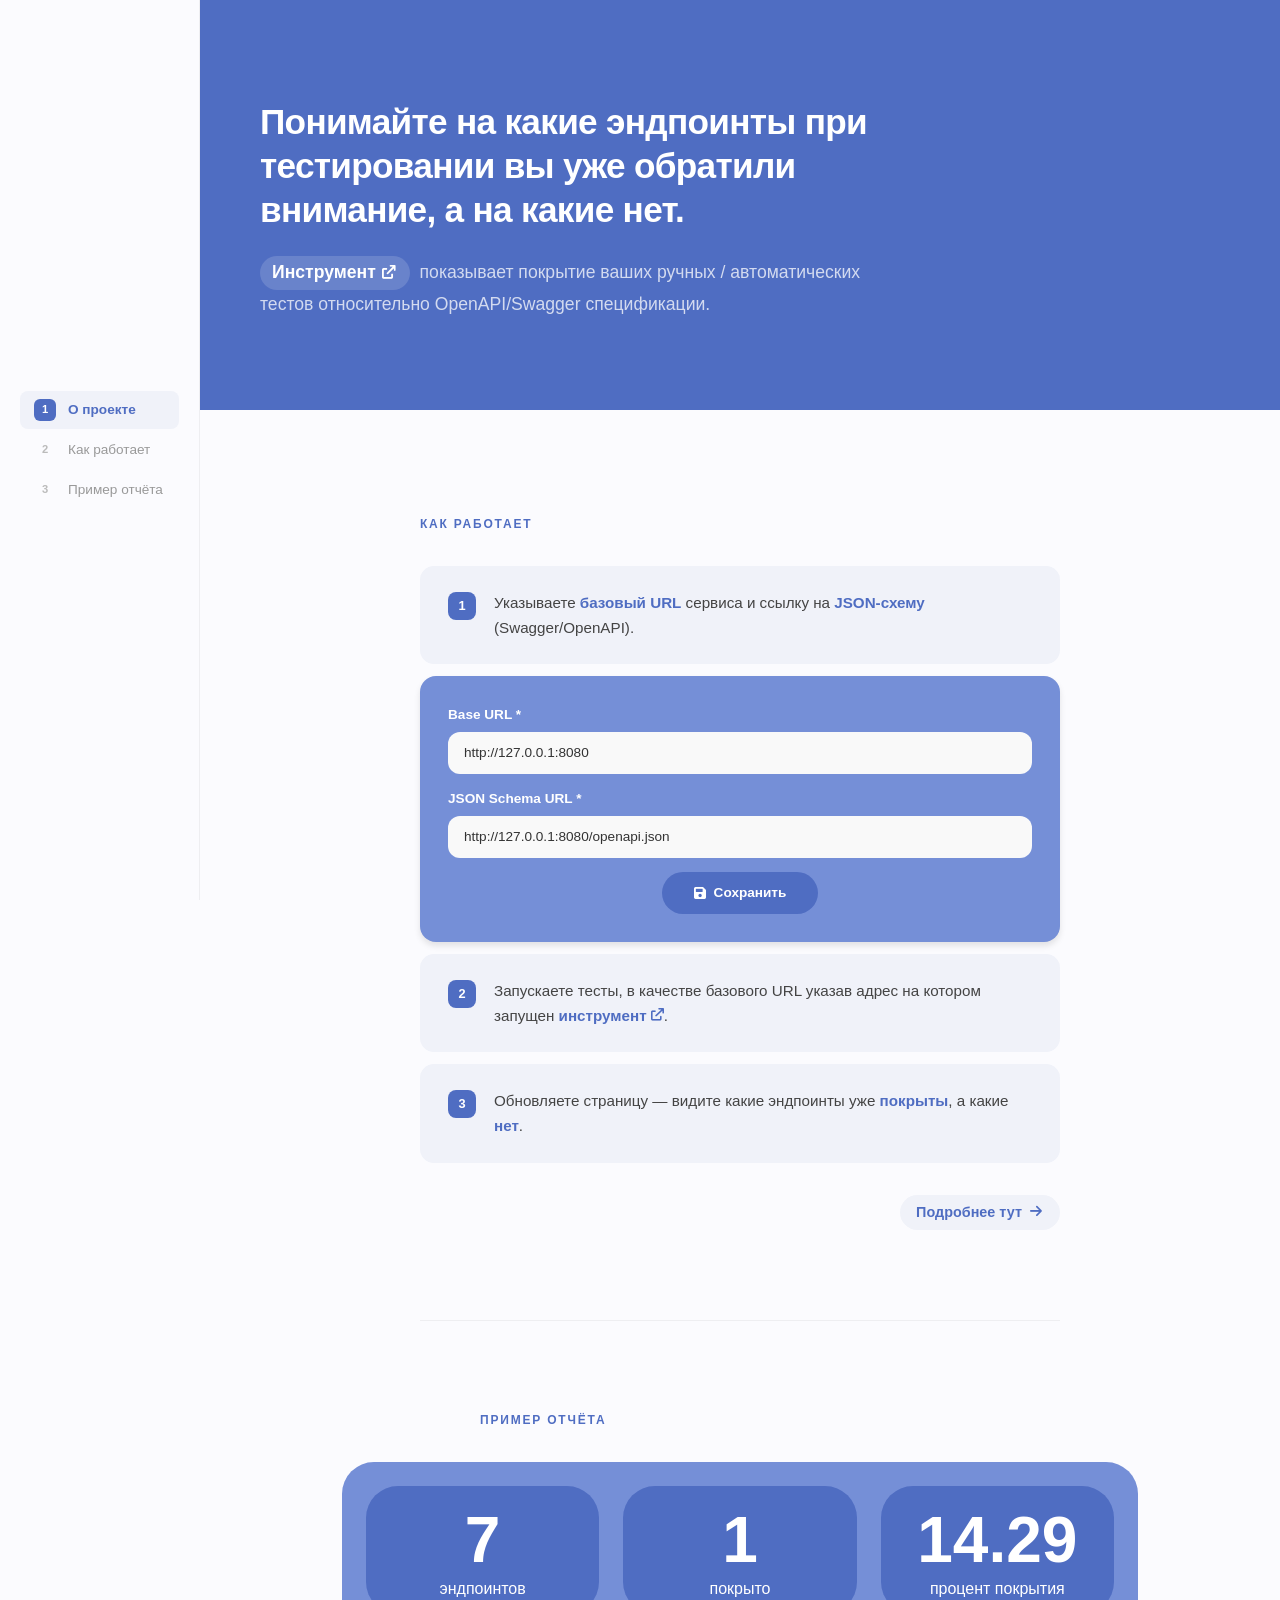
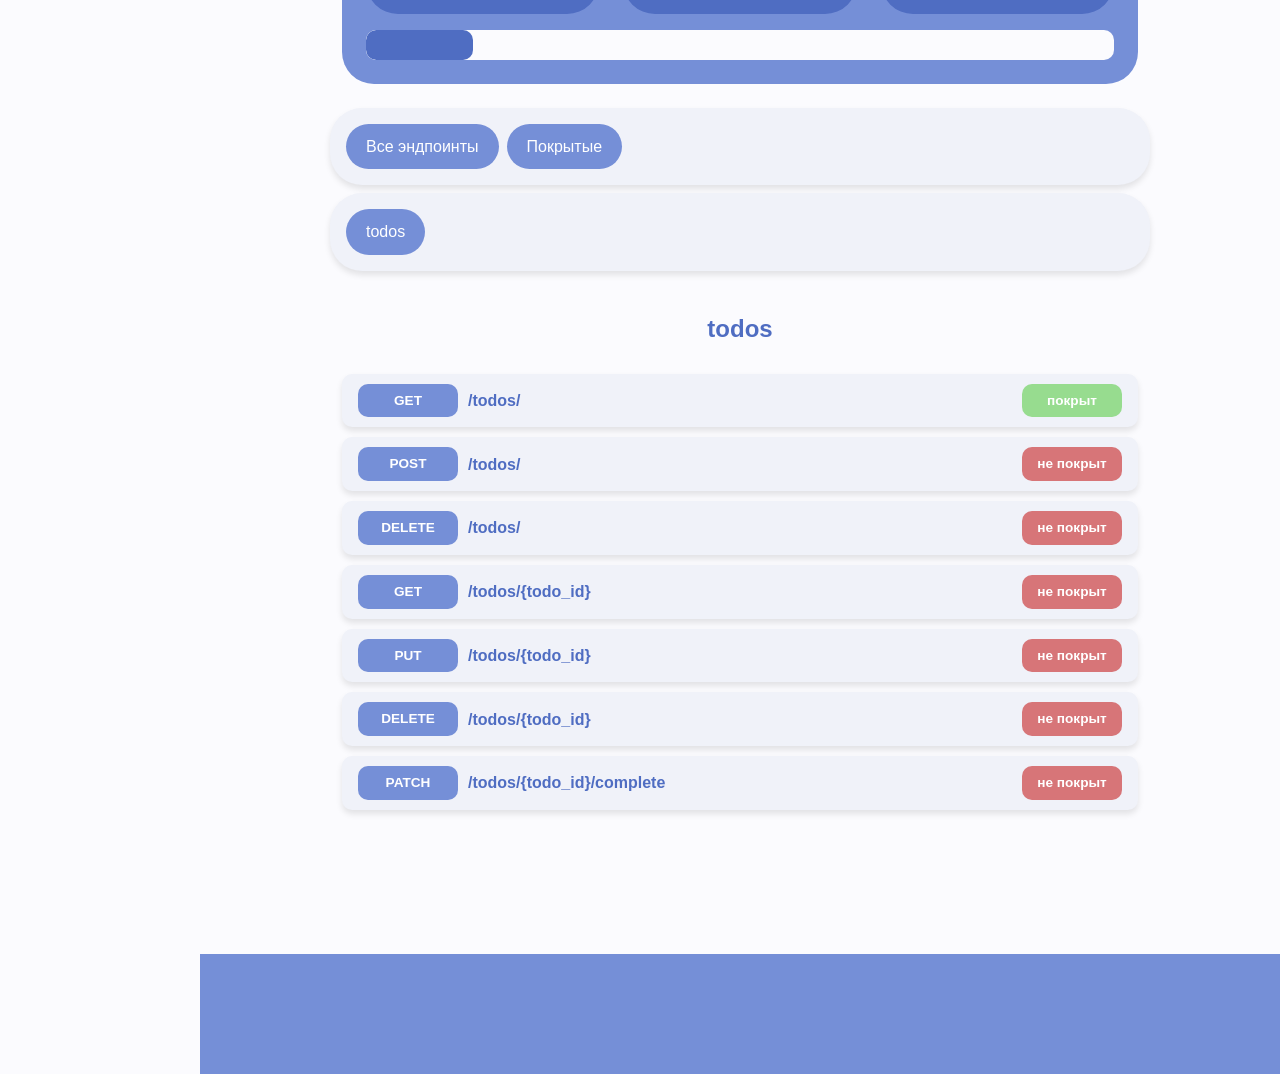
==== index.html @ d019b5eb "prompt: update landing" ====
<!DOCTYPE html>
<html lang="ru">
<head>
<meta charset="UTF-8">
<meta name="viewport" content="width=device-width, initial-scale=1.0">
<title>API Coverage By Swagger</title>
<link href="https://cdn.jsdelivr.net/npm/bootstrap@5.3.0/dist/css/bootstrap.min.css" rel="stylesheet">
<link href="https://cdnjs.cloudflare.com/ajax/libs/font-awesome/6.0.0-beta3/css/all.min.css" rel="stylesheet">

<style>
:root {
    --primary-color: #4F6DC2;
    --secondary-color: #758FD7;
    --success-color: #97DC8F;
    --danger-color: #D77578;
    --card-bg: #F0F2F9;
    --all-bg: #FBFBFE;
    --progress-bg: #FBFBFE;
    --shadow: 0 4px 6px rgba(0, 0, 0, 0.1);
}

*, *::before, *::after { box-sizing: border-box; }

html {
    scroll-behavior: smooth;
    scroll-padding-top: 2rem;
}

body {
    background-color: var(--all-bg);
    font-family: -apple-system, BlinkMacSystemFont, 'Segoe UI', Arial, Helvetica, sans-serif;
    margin: 0;
    color: #333;
    line-height: 1.6;
    -webkit-font-smoothing: antialiased;
}

/* ── Layout ── */
.layout {
    display: flex;
    min-height: 100vh;
}

/* ── Sidebar ── */
.sidebar {
    position: fixed;
    top: 0;
    left: 0;
    width: 200px;
    height: 100vh;
    z-index: 100;
    background-color: var(--all-bg);
    border-right: 1px solid rgba(0,0,0,0.05);
    display: flex;
    flex-direction: column;
    justify-content: center;
    padding: 40px 20px;
}

.sidebar nav {
    display: flex;
    flex-direction: column;
    gap: 2px;
}

.sidebar a {
    display: flex;
    align-items: center;
    gap: 12px;
    text-decoration: none;
    color: #999;
    font-size: 0.85rem;
    padding: 8px 14px;
    border-radius: 8px;
    transition: color 0.2s, background-color 0.2s;
}

.sidebar a .num {
    display: inline-flex;
    align-items: center;
    justify-content: center;
    width: 22px;
    height: 22px;
    border-radius: 6px;
    font-size: 0.7rem;
    font-weight: 700;
    background-color: transparent;
    color: #bbb;
    transition: background-color 0.2s, color 0.2s;
}

.sidebar a:hover {
    color: var(--primary-color);
    background-color: var(--card-bg);
}

.sidebar a:hover .num {
    color: var(--primary-color);
}

.sidebar a.active {
    color: var(--primary-color);
    font-weight: 600;
    background-color: var(--card-bg);
}

.sidebar a.active .num {
    background-color: var(--primary-color);
    color: #fff;
}

/* ── Mobile Header ── */
.mobile-header {
    display: none;
    position: sticky;
    top: 0;
    z-index: 100;
    background-color: var(--all-bg);
    border-bottom: 1px solid rgba(0,0,0,0.05);
    padding: 12px 16px;
}

.mobile-header nav {
    display: flex;
    gap: 6px;
    overflow-x: auto;
    scrollbar-width: none;
    -ms-overflow-style: none;
}

.mobile-header nav::-webkit-scrollbar { display: none; }

.mobile-header a {
    flex-shrink: 0;
    text-decoration: none;
    color: #999;
    font-size: 0.82rem;
    font-weight: 600;
    padding: 8px 18px;
    border-radius: 100px;
    background-color: var(--card-bg);
    white-space: nowrap;
    transition: background-color 0.2s, color 0.2s;
}

.mobile-header a:hover,
.mobile-header a.active {
    color: #fff;
    background-color: var(--primary-color);
}

/* ── Main Content ── */
.main-content {
    flex: 1;
    margin-left: 200px;
}

.section {
    scroll-margin-top: 60px;
}

/* ── Hero (full width inside main) ── */
.hero {
    background-color: var(--primary-color);
    padding: 100px 60px 90px;
}

.hero-inner {
    max-width: 640px;
}

.hero h1 {
    font-size: 2.2rem;
    font-weight: 800;
    color: #fff;
    letter-spacing: -0.02em;
    line-height: 1.25;
    margin: 0 0 24px;
}

.hero p {
    font-size: 1.1rem;
    color: rgba(255,255,255,0.75);
    line-height: 1.7;
    margin: 0;
}

.hero-link {
    display: inline-flex;
    align-items: center;
    gap: 6px;
    color: #fff;
    font-weight: 700;
    text-decoration: none;
    padding: 2px 14px 2px 12px;
    border-radius: 100px;
    background-color: rgba(255,255,255,0.15);
    transition: background-color 0.2s;
    white-space: nowrap;
}

.hero-link:hover {
    background-color: rgba(255,255,255,0.25);
}

.hero-link i {
    font-size: 0.85rem;
}

/* ── Constrained content sections ── */
.constrained {
    max-width: 640px;
    margin-left: auto;
    margin-right: auto;
    padding-left: 60px;
    padding-right: 60px;
}

/* ─── How It Works ─── */
.how-section {
    padding: 100px 0 90px;
}

.section-label {
    display: inline-block;
    font-size: 0.75rem;
    font-weight: 700;
    text-transform: uppercase;
    letter-spacing: 0.15em;
    color: var(--primary-color);
    margin-bottom: 32px;
}

.steps {
    display: flex;
    flex-direction: column;
    gap: 12px;
}

.step {
    display: flex;
    align-items: flex-start;
    gap: 18px;
    padding: 24px 28px;
    background-color: var(--card-bg);
    border-radius: 14px;
}



.step-num {
    display: inline-flex;
    align-items: center;
    justify-content: center;
    width: 28px;
    height: 28px;
    border-radius: 8px;
    background-color: var(--primary-color);
    color: #fff;
    font-size: 0.8rem;
    font-weight: 700;
    flex-shrink: 0;
    margin-top: 2px;
}

.step-text {
    flex: 1;
    font-size: 0.95rem;
    color: #444;
    line-height: 1.65;
}

.step-text strong {
    color: var(--primary-color);
}

/* ─── Report Section ─── */
.report-section {
    padding: 90px 0 0;
    background-color: var(--all-bg);
}

.report-section .section-label {
    padding-left: 60px;
    padding-right: 60px;
    max-width: 640px;
    margin-left: auto;
    margin-right: auto;
    display: block;
}

.report-demo {
    margin-top: 32px;
}

.report-demo .container-md {
    max-width: 820px;
}

.report-demo .bg-card {
    background-color: var(--card-bg);
    border-radius: 10px;
    box-shadow: var(--shadow);
}

.report-demo .text-primary {
    color: var(--primary-color) !important;
}

.report-demo .bg-primary {
    background-color: var(--primary-color) !important;
}

.report-demo .bg-secondary {
    background-color: var(--secondary-color) !important;
}

.report-demo .bg-danger {
    background-color: var(--danger-color) !important;
    border-color: var(--danger-color) !important;
}

.report-demo .progress {
    height: 30px;
    background-color: var(--progress-bg);
    border-radius: 10px;
    overflow: hidden;
}

.report-demo .progress-bar {
    background-color: var(--primary-color);
    border-radius: 10px;
    transition: width 0.5s ease;
}

.report-demo .text-block {
    display: flex;
    flex-direction: column;
    justify-content: center;
    align-items: center;
    text-align: center;
    padding: 20px;
    height: 100%;
}

.report-demo .text-block span {
    display: block;
    line-height: 1.2;
}

.report-demo .text-block .large-text {
    font-size: 64px;
    font-weight: bold;
}

.report-demo .text-block .medium-text {
    font-size: 24px;
    font-weight: bold;
}

.report-demo .text-block .small-text {
    font-size: 16px;
}

.report-demo .btn-filter {
    border: none;
    cursor: pointer;
    padding: 10px 20px;
    font-size: 16px;
    border-radius: 100px;
    color: white;
    background-color: var(--secondary-color);
    transition: background-color 0.2s;
}

.report-demo .btn-filter:hover {
    background-color: var(--primary-color);
}

.report-demo .endpoint {
    display: grid;
    grid-template-columns: 100px 1fr 100px;
    gap: 10px;
    align-items: center;
    padding: 10px 16px;
    margin: 10px 0;
    border-radius: 10px;
    background-color: var(--card-bg);
    box-shadow: var(--shadow);
}

.report-demo .endpoint .method,
.report-demo .endpoint .status {
    text-align: center;
    padding: 6px 12px;
    border-radius: 10px;
    color: white;
    font-weight: 600;
    font-size: 0.85rem;
}

.report-demo .endpoint .method {
    background-color: var(--secondary-color);
}

.report-demo .endpoint .path {
    color: var(--primary-color);
    font-weight: bold;
    white-space: nowrap;
    overflow-x: auto;
    scrollbar-width: none;
    -ms-overflow-style: none;
}

.report-demo .endpoint .path::-webkit-scrollbar {
    display: none;
}

.report-demo .endpoint .status {
    background-color: var(--danger-color);
}

.report-demo .endpoint .status.covered {
    background-color: var(--success-color);
}

/* ── GitHub link ── */
.gh-link {
    display: inline-flex;
    align-items: center;
    gap: 8px;
    color: var(--primary-color);
    font-weight: 600;
    text-decoration: none;
    padding: 6px 18px 6px 16px;
    border-radius: 100px;
    background-color: var(--card-bg);
    font-size: 0.9rem;
    transition: background-color 0.2s;
}

.gh-link:hover {
    background-color: #e0e4f0;
}

.gh-link i {
    font-size: 0.85rem;
}

.gh-link-sm {
    display: inline-flex;
    align-items: center;
    gap: 4px;
    color: var(--primary-color);
    font-weight: 700;
    text-decoration: none;
    font-size: 0.95rem;
    transition: opacity 0.2s;
}

.gh-link-sm:hover {
    opacity: 0.7;
}

.gh-link-sm i {
    font-size: 0.8rem;
}

/* ── Form block ── */
.form-block {
    background-color: var(--secondary-color);
    border-radius: 16px;
    padding: 28px;
    box-shadow: var(--shadow);
}

.form-block label {
    color: #fff;
    font-weight: 700;
    font-size: 0.85rem;
    margin-bottom: 6px;
    display: block;
}

.form-block .form-group {
    margin-bottom: 14px;
}

.form-block .form-group:last-of-type {
    margin-bottom: 16px;
}

.form-block .form-control {
    color: #333;
    background-color: #f9f9f9;
    border: none;
    border-radius: 12px;
    padding: 11px 16px;
    font-size: 0.85rem;
    width: 100%;
    cursor: default;
}

.form-block .btn-save {
    display: inline-flex;
    align-items: center;
    gap: 8px;
    border: none;
    cursor: default;
    padding: 10px 32px;
    font-size: 0.85rem;
    font-weight: 600;
    border-radius: 100px;
    color: white;
    background-color: var(--primary-color);
}

.form-block .form-footer {
    text-align: center;
    margin-top: 4px;
}

.form-block .loader {
    display: none;
    width: 28px;
    height: 28px;
    border: 3px solid rgba(255, 255, 255, 0.3);
    border-top-color: #fff;
    border-radius: 50%;
    animation: spin 0.7s linear infinite;
    margin: 16px auto 0;
}

@keyframes spin {
    0% { transform: rotate(0deg); }
    100% { transform: rotate(360deg); }
}

/* ── Separator ── */
.section-sep {
    height: 1px;
    background-color: rgba(0,0,0,0.05);
    max-width: 640px;
    margin: 0 auto;
}

/* ── Footer ── */
.site-footer {
    margin-top: 120px;
    height: 120px;
    background-color: var(--secondary-color);
}

@media (max-width: 960px) {
    .site-footer {
        margin-top: 80px;
        height: 80px;
    }
}

@media (max-width: 576px) {
    .site-footer {
        margin-top: 60px;
        height: 60px;
    }
}

/* ── Responsive ── */
@media (max-width: 960px) {
    .sidebar { display: none; }
    .mobile-header { display: block; }
    .main-content { margin-left: 0; }
    .hero { padding: 60px 32px 56px; }
    .hero h1 { font-size: 1.8rem; }
    .hero p { font-size: 1rem; }
    .constrained {
        max-width: 100%;
        padding-left: 32px;
        padding-right: 32px;
    }
    .how-section { padding: 64px 0 56px; }
    .report-section { padding: 56px 0 0; }
    .report-section .section-label {
        padding-left: 32px;
        padding-right: 32px;
    }
    .report-demo .container-md {
        max-width: 100%;
        padding-left: 16px;
        padding-right: 16px;
    }
}

@media (max-width: 576px) {
    .hero { padding: 48px 24px 44px; }
    .hero h1 { font-size: 1.5rem; }
    .hero p { font-size: 0.9rem; }
    .constrained { padding-left: 24px; padding-right: 24px; }
    .how-section { padding: 48px 0 40px; }
    .report-section { padding: 40px 0 0; }
    .step { padding: 18px 20px; }
    .form-block { padding: 20px; }
    .form-block .form-control { font-size: 0.82rem; padding: 10px 14px; }
    .form-block .btn-save { padding: 8px 24px; font-size: 0.82rem; }
    .report-section .section-label {
        padding-left: 24px;
        padding-right: 24px;
    }
    .report-demo .container-md {
        padding-left: 8px;
        padding-right: 8px;
    }
    .report-demo .text-block .large-text { font-size: 48px; }
    .report-demo .text-block .small-text { font-size: 14px; }
    .report-demo .endpoint { grid-template-columns: 1fr; text-align: center; }
    .report-demo .endpoint .path { white-space: nowrap; }
}

@media (max-width: 400px) {
    .report-demo .text-block .large-text { font-size: 36px; }
    .report-demo .text-block .small-text { font-size: 13px; }
}
</style>
</head>
<body>

<div class="mobile-header">
    <nav>
        <a href="#about" class="active">О проекте</a>
        <a href="#how">Как работает</a>
        <a href="#report">Пример отчёта</a>
    </nav>
</div>

<div class="layout">

    <aside class="sidebar">
        <nav>
            <a href="#about" class="active">
                <span class="num">1</span>
                О проекте
            </a>
            <a href="#how">
                <span class="num">2</span>
                Как работает
            </a>
            <a href="#report">
                <span class="num">3</span>
                Пример отчёта
            </a>
        </nav>
    </aside>

    <div class="main-content">

        <!-- ─── Hero ─── -->
        <section id="about" class="section hero">
            <div class="hero-inner">
                <h1>Понимайте на какие эндпоинты при тестировании вы уже обратили внимание, а на какие нет.</h1>
                <p>
                    <a href="https://github.com/victoretc/api-coverage-by-swagger" class="hero-link" target="_blank">
                        Инструмент <i class="fas fa-arrow-up-right-from-square"></i>
                    </a>
                    &nbsp;показывает покрытие ваших ручных / автоматических тестов относительно OpenAPI/Swagger спецификации.
                </p>
            </div>
        </section>

        <!-- ─── How It Works ─── -->
        <section id="how" class="section how-section constrained">
            <span class="section-label">Как работает</span>
            <div class="steps">
                <div class="step">
                    <span class="step-num">1</span>
                    <div class="step-text">
                        Указываете <strong>базовый URL</strong> сервиса и ссылку на <strong>JSON-схему</strong> (Swagger/OpenAPI).
                    </div>
                </div>

                <div class="form-block">
                    <div class="form-group">
                        <label for="demo-base-url">Base URL *</label>
                        <input class="form-control" id="demo-base-url" type="text" value="http://127.0.0.1:8080" readonly>
                    </div>
                    <div class="form-group">
                        <label for="demo-swagger-url">JSON Schema URL *</label>
                        <input class="form-control" id="demo-swagger-url" type="text" value="http://127.0.0.1:8080/openapi.json" readonly>
                    </div>
                    <div class="form-footer">
                        <button class="btn-save" disabled><i class="fas fa-save"></i> Сохранить</button>
                    </div>
                    <div class="loader"></div>
                </div>

                <div class="step">
                    <span class="step-num">2</span>
                    <div class="step-text">
                        Запускаете тесты, в качестве базового URL указав адрес на котором запущен
                        <a href="https://github.com/victoretc/api-coverage-by-swagger" class="gh-link-sm" target="_blank">
                            инструмент <i class="fas fa-arrow-up-right-from-square"></i>
                        </a>.
                    </div>
                </div>
                <div class="step">
                    <span class="step-num">3</span>
                    <div class="step-text">
                        Обновляете страницу — видите какие эндпоинты уже <strong>покрыты</strong>, а какие <strong>нет</strong>.
                    </div>
                </div>
                <div style="margin-top: 20px; text-align: right;">
                    <a href="https://github.com/victoretc/api-coverage-by-swagger" class="gh-link" target="_blank">
                        Подробнее тут <i class="fas fa-arrow-right"></i>
                    </a>
                </div>
            </div>
        </section>

        <!-- ─── Separator ─── -->
        <div class="section-sep constrained"></div>

        <!-- ─── Report ─── -->
        <section id="report" class="section report-section">
            <span class="section-label">Пример отчёта</span>
            <div class="report-demo">
                <div class="container-md">
                    <div class="row mt-4">
                        <div class="col-md">
                            <div class="bg-secondary rounded-5 p-4">
                                <div class="row row-cols-1 row-cols-md-3 g-4 mb-3">
                                    <div class="col">
                                        <div class="bg-primary rounded-5 text-block text-white p-3 text-center">
                                            <span class="large-text d-block">7</span>
                                            <span class="small-text">эндпоинтов</span>
                                        </div>
                                    </div>
                                    <div class="col">
                                        <div class="bg-primary rounded-5 text-block text-white p-3 text-center">
                                            <span class="large-text d-block">1</span>
                                            <span class="small-text">покрыто</span>
                                        </div>
                                    </div>
                                    <div class="col">
                                        <div class="bg-primary rounded-5 text-block text-white p-3 text-center">
                                            <span class="large-text d-block">14.29</span>
                                            <span class="small-text">процент покрытия</span>
                                        </div>
                                    </div>
                                </div>
                                <div class="row">
                                    <div class="col">
                                        <div class="progress">
                                            <div class="progress-bar" role="progressbar" style="width: 14.29%;" aria-valuenow="14.29" aria-valuemin="0" aria-valuemax="100"></div>
                                        </div>
                                    </div>
                                </div>
                            </div>

                            <div class="row rounded-5 mt-4 text-white bg-card p-3" style="gap: 0.5rem;">
                                <button class="col-auto btn-filter" onclick="filterEndpoints('all')">Все эндпоинты</button>
                                <button class="col-auto btn-filter" onclick="filterEndpoints('covered')">Покрытые</button>
                            </div>

                            <div class="row rounded-5 mt-2 text-white bg-card p-3 d-flex flex-wrap" style="gap: 0.75rem;">
                                <button class="col-auto btn-filter" onclick="filterEndpoints('todos')">todos</button>
                            </div>

                            <div id="endpoints-container" class="mt-4 mb-4">
                                <div class="tag-group mt-3" data-tag="todos">
                                    <div class="text-block text-primary">
                                        <span class="medium-text">todos</span>
                                    </div>
                                    <div class="endpoint" data-tag="todos" data-covered="true">
                                        <div class="method">GET</div>
                                        <div class="path">/todos/</div>
                                        <div class="status covered">покрыт</div>
                                    </div>
                                    <div class="endpoint" data-tag="todos" data-covered="false">
                                        <div class="method">POST</div>
                                        <div class="path">/todos/</div>
                                        <div class="status">не покрыт</div>
                                    </div>
                                    <div class="endpoint" data-tag="todos" data-covered="false">
                                        <div class="method">DELETE</div>
                                        <div class="path">/todos/</div>
                                        <div class="status">не покрыт</div>
                                    </div>
                                    <div class="endpoint" data-tag="todos" data-covered="false">
                                        <div class="method">GET</div>
                                        <div class="path">/todos/{todo_id}</div>
                                        <div class="status">не покрыт</div>
                                    </div>
                                    <div class="endpoint" data-tag="todos" data-covered="false">
                                        <div class="method">PUT</div>
                                        <div class="path">/todos/{todo_id}</div>
                                        <div class="status">не покрыт</div>
                                    </div>
                                    <div class="endpoint" data-tag="todos" data-covered="false">
                                        <div class="method">DELETE</div>
                                        <div class="path">/todos/{todo_id}</div>
                                        <div class="status">не покрыт</div>
                                    </div>
                                    <div class="endpoint" data-tag="todos" data-covered="false">
                                        <div class="method">PATCH</div>
                                        <div class="path">/todos/{todo_id}/complete</div>
                                        <div class="status">не покрыт</div>
                                    </div>
                                </div>
                            </div>

                            <div id="no-results-message" class="bg-danger rounded-5 p-3 text-white text-center" style="display: none;">
                                Нет результатов по вашему запросу.
                            </div>
                        </div>
                    </div>
                </div>
            </div>
        </section>

        <footer class="site-footer"></footer>

    </div>
</div>

<script>
function filterEndpoints(tag) {
    var tagGroups = document.querySelectorAll('.report-demo .tag-group');
    var noResultsMessage = document.querySelector('.report-demo #no-results-message');
    var hasVisibleResults = false;

    tagGroups.forEach(function (group) {
        var groupEndpoints = group.querySelectorAll('.endpoint');
        var groupHasVisibleEndpoints = false;

        groupEndpoints.forEach(function (endpoint) {
            var isCovered = endpoint.getAttribute('data-covered') === 'true';
            var endpointTag = endpoint.getAttribute('data-tag');
            var visible = false;

            if (tag === 'all') {
                visible = true;
            } else if (tag === 'covered') {
                visible = isCovered;
            } else {
                visible = endpointTag === tag;
            }

            endpoint.style.display = visible ? 'grid' : 'none';

            if (visible) {
                groupHasVisibleEndpoints = true;
            }
        });

        group.style.display = groupHasVisibleEndpoints ? 'block' : 'none';

        if (groupHasVisibleEndpoints) {
            hasVisibleResults = true;
        }
    });

    noResultsMessage.style.display = hasVisibleResults ? 'none' : 'block';
}

(function () {
    var sections = document.querySelectorAll('.section');
    var links = document.querySelectorAll('.sidebar a, .mobile-header a');

    function updateActive() {
        var current = '';
        sections.forEach(function (s) {
            var top = s.getBoundingClientRect().top;
            if (top <= 180) current = s.id;
        });
        links.forEach(function (a) {
            if (a.getAttribute('href') === '#' + current) {
                a.classList.add('active');
            } else {
                a.classList.remove('active');
            }
        });
    }

    window.addEventListener('scroll', updateActive);
    updateActive();
})();
</script>

</body>
</html>
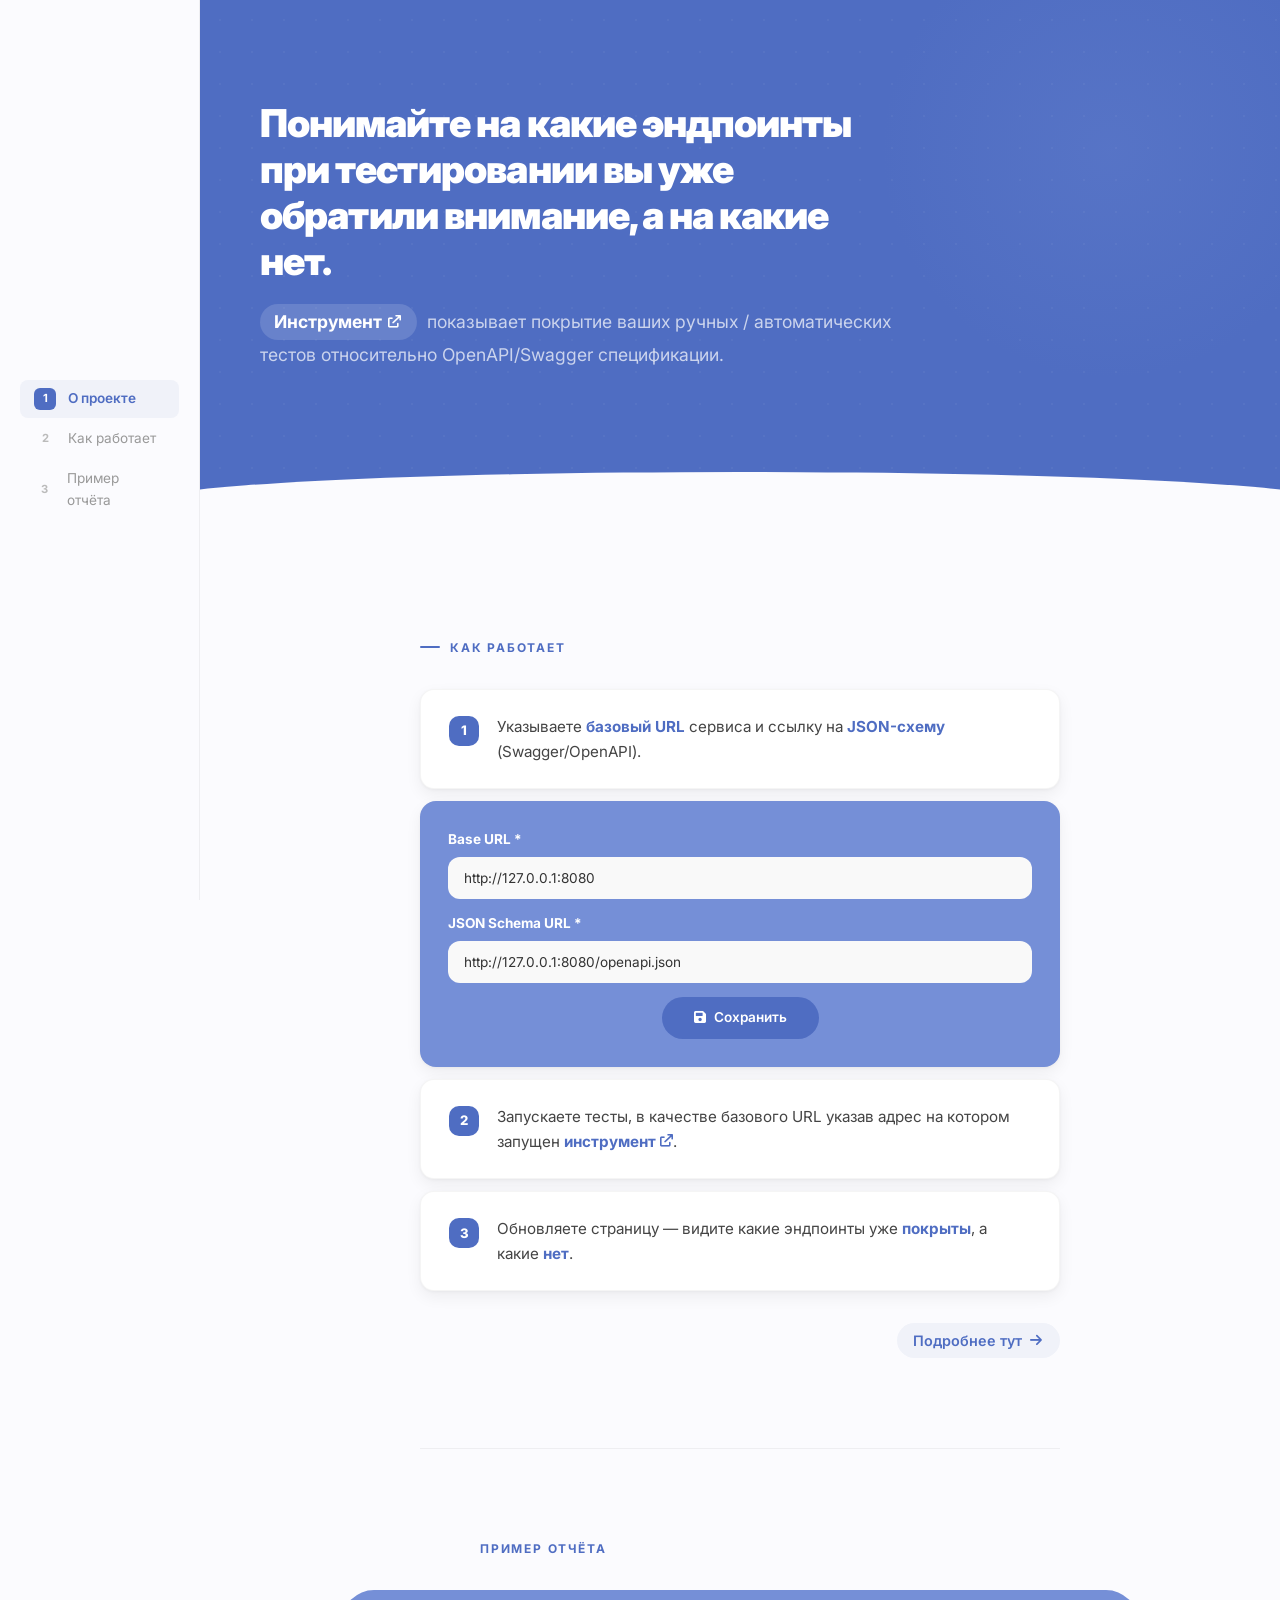
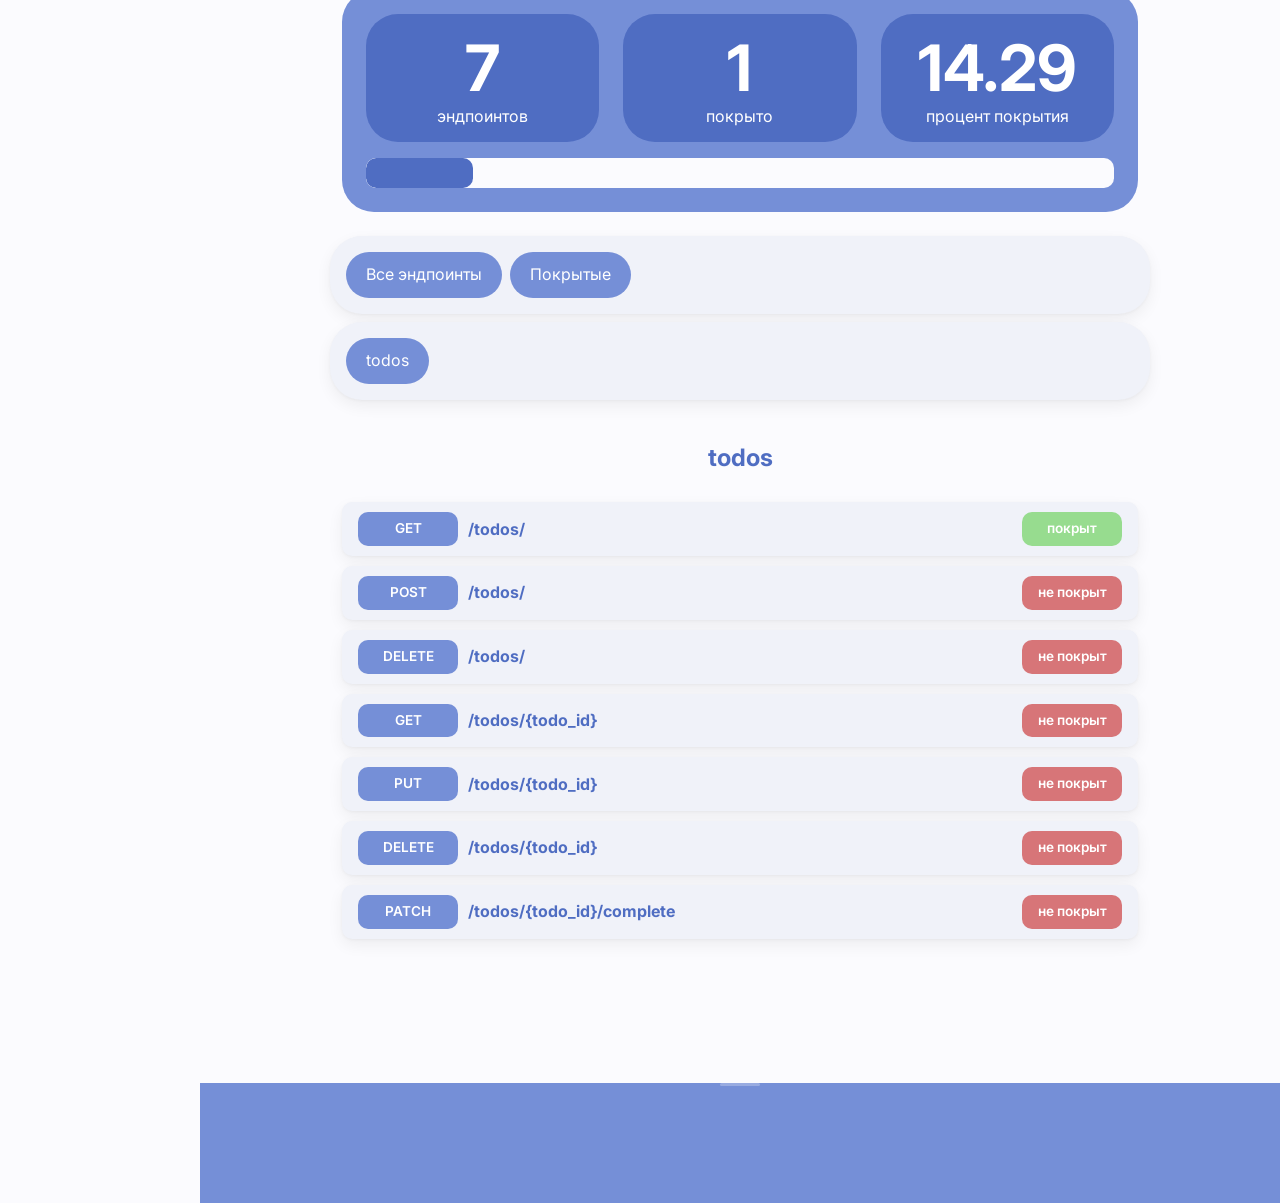
==== commit cacd4491: "prompt: update landing" ====
--- a/index.html
+++ b/index.html
@@ -4,6 +4,8 @@
 <meta charset="UTF-8">
 <meta name="viewport" content="width=device-width, initial-scale=1.0">
 <title>API Coverage By Swagger</title>
+<link rel="preconnect" href="https://fonts.googleapis.com">
+<link href="https://fonts.googleapis.com/css2?family=Inter:wght@400;500;600;700;800;900&display=swap" rel="stylesheet">
 <link href="https://cdn.jsdelivr.net/npm/bootstrap@5.3.0/dist/css/bootstrap.min.css" rel="stylesheet">
 <link href="https://cdnjs.cloudflare.com/ajax/libs/font-awesome/6.0.0-beta3/css/all.min.css" rel="stylesheet">
 
@@ -16,7 +18,7 @@
     --card-bg: #F0F2F9;
     --all-bg: #FBFBFE;
     --progress-bg: #FBFBFE;
-    --shadow: 0 4px 6px rgba(0, 0, 0, 0.1);
+    --shadow: 0 1px 3px rgba(0,0,0,0.04), 0 6px 16px rgba(0,0,0,0.06);
 }
 
 *, *::before, *::after { box-sizing: border-box; }
@@ -28,11 +30,12 @@
 
 body {
     background-color: var(--all-bg);
-    font-family: -apple-system, BlinkMacSystemFont, 'Segoe UI', Arial, Helvetica, sans-serif;
+    font-family: Inter, -apple-system, BlinkMacSystemFont, 'Segoe UI', Arial, sans-serif;
     margin: 0;
-    color: #333;
+    color: #1a1a2e;
     line-height: 1.6;
     -webkit-font-smoothing: antialiased;
+    -moz-osx-font-smoothing: grayscale;
 }
 
 /* ── Layout ── */
@@ -162,25 +165,60 @@
 /* ── Hero (full width inside main) ── */
 .hero {
     background-color: var(--primary-color);
-    padding: 100px 60px 90px;
+    padding: 100px 60px 160px;
+    position: relative;
+    overflow: hidden;
+}
+
+.hero::before {
+    content: '';
+    position: absolute;
+    width: 500px;
+    height: 500px;
+    border-radius: 50%;
+    background: radial-gradient(circle, rgba(117,143,215,0.2) 0%, transparent 65%);
+    top: -100px;
+    right: -80px;
+    pointer-events: none;
+}
+
+.hero-dotpattern {
+    position: absolute;
+    inset: 0;
+    background-image: radial-gradient(circle at 20px 20px, rgba(255,255,255,0.04) 1px, transparent 1px);
+    background-size: 32px 32px;
+    pointer-events: none;
+}
+
+.hero-wave {
+    position: absolute;
+    bottom: -2px;
+    left: -5%;
+    width: 110%;
+    height: 60px;
+    background-color: var(--all-bg);
+    border-radius: 50% 50% 0 0;
+    pointer-events: none;
 }
 
 .hero-inner {
     max-width: 640px;
+    position: relative;
+    z-index: 1;
 }
 
 .hero h1 {
-    font-size: 2.2rem;
-    font-weight: 800;
+    font-size: 2.4rem;
+    font-weight: 900;
     color: #fff;
-    letter-spacing: -0.02em;
-    line-height: 1.25;
-    margin: 0 0 24px;
+    letter-spacing: -0.025em;
+    line-height: 1.2;
+    margin: 0 0 20px;
 }
 
 .hero p {
     font-size: 1.1rem;
-    color: rgba(255,255,255,0.75);
+    color: rgba(255,255,255,0.7);
     line-height: 1.7;
     margin: 0;
 }
@@ -192,19 +230,19 @@
     color: #fff;
     font-weight: 700;
     text-decoration: none;
-    padding: 2px 14px 2px 12px;
+    padding: 3px 16px 3px 14px;
     border-radius: 100px;
-    background-color: rgba(255,255,255,0.15);
-    transition: background-color 0.2s;
+    background-color: rgba(255,255,255,0.14);
+    transition: background-color 0.2s, transform 0.2s;
     white-space: nowrap;
 }
 
 .hero-link:hover {
-    background-color: rgba(255,255,255,0.25);
+    background-color: rgba(255,255,255,0.24);
 }
 
 .hero-link i {
-    font-size: 0.85rem;
+    font-size: 0.8rem;
 }
 
 /* ── Constrained content sections ── */
@@ -222,7 +260,9 @@
 }
 
 .section-label {
-    display: inline-block;
+    display: inline-flex;
+    align-items: center;
+    gap: 10px;
     font-size: 0.75rem;
     font-weight: 700;
     text-transform: uppercase;
@@ -231,6 +271,14 @@
     margin-bottom: 32px;
 }
 
+.section-label::before {
+    content: '';
+    width: 20px;
+    height: 2px;
+    background-color: var(--primary-color);
+    border-radius: 2px;
+}
+
 .steps {
     display: flex;
     flex-direction: column;
@@ -242,8 +290,16 @@
     align-items: flex-start;
     gap: 18px;
     padding: 24px 28px;
-    background-color: var(--card-bg);
+    background-color: #fff;
     border-radius: 14px;
+    box-shadow: var(--shadow);
+    border: 1px solid rgba(0,0,0,0.04);
+    transition: box-shadow 0.25s, transform 0.25s;
+}
+
+.step:hover {
+    box-shadow: 0 2px 8px rgba(0,0,0,0.06), 0 12px 32px rgba(0,0,0,0.08);
+    transform: translateY(-1px);
 }
 
 
@@ -252,13 +308,13 @@
     display: inline-flex;
     align-items: center;
     justify-content: center;
-    width: 28px;
-    height: 28px;
-    border-radius: 8px;
+    width: 30px;
+    height: 30px;
+    border-radius: 10px;
     background-color: var(--primary-color);
     color: #fff;
-    font-size: 0.8rem;
-    font-weight: 700;
+    font-size: 0.82rem;
+    font-weight: 800;
     flex-shrink: 0;
     margin-top: 2px;
 }
@@ -436,11 +492,12 @@
     border-radius: 100px;
     background-color: var(--card-bg);
     font-size: 0.9rem;
-    transition: background-color 0.2s;
+    transition: background-color 0.2s, transform 0.2s;
 }
 
 .gh-link:hover {
     background-color: #e0e4f0;
+    transform: translateX(2px);
 }
 
 .gh-link i {
@@ -549,6 +606,19 @@
     margin-top: 120px;
     height: 120px;
     background-color: var(--secondary-color);
+    position: relative;
+}
+
+.site-footer::before {
+    content: '';
+    position: absolute;
+    top: 0;
+    left: 50%;
+    transform: translateX(-50%);
+    width: 40px;
+    height: 3px;
+    background-color: rgba(255,255,255,0.25);
+    border-radius: 3px;
 }
 
 @media (max-width: 960px) {
@@ -570,7 +640,7 @@
     .sidebar { display: none; }
     .mobile-header { display: block; }
     .main-content { margin-left: 0; }
-    .hero { padding: 60px 32px 56px; }
+    .hero { padding: 60px 32px 80px; }
     .hero h1 { font-size: 1.8rem; }
     .hero p { font-size: 1rem; }
     .constrained {
@@ -592,9 +662,10 @@
 }
 
 @media (max-width: 576px) {
-    .hero { padding: 48px 24px 44px; }
+    .hero { padding: 48px 24px 60px; }
     .hero h1 { font-size: 1.5rem; }
     .hero p { font-size: 0.9rem; }
+    .hero-wave { height: 35px; }
     .constrained { padding-left: 24px; padding-right: 24px; }
     .how-section { padding: 48px 0 40px; }
     .report-section { padding: 40px 0 0; }
@@ -655,6 +726,8 @@
 
         <!-- ─── Hero ─── -->
         <section id="about" class="section hero">
+            <div class="hero-dotpattern"></div>
+            <div class="hero-wave"></div>
             <div class="hero-inner">
                 <h1>Понимайте на какие эндпоинты при тестировании вы уже обратили внимание, а на какие нет.</h1>
                 <p>
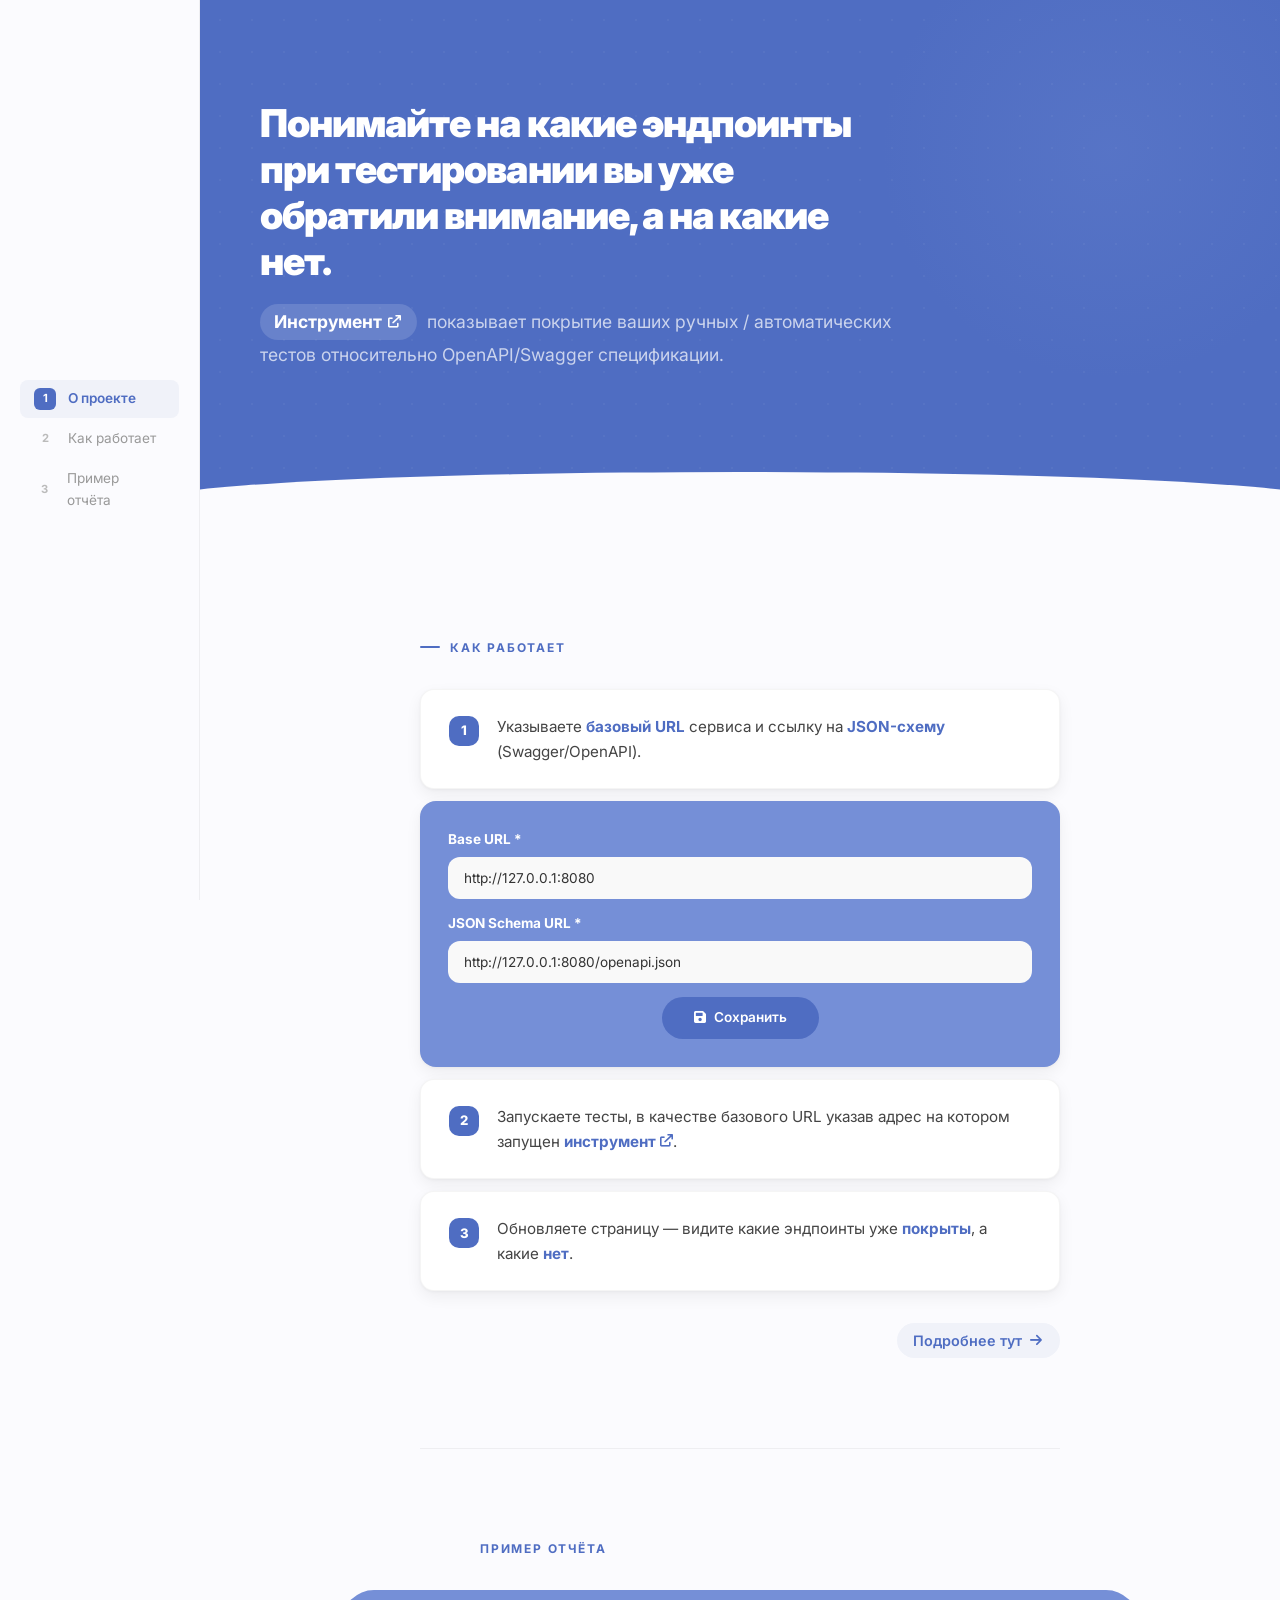
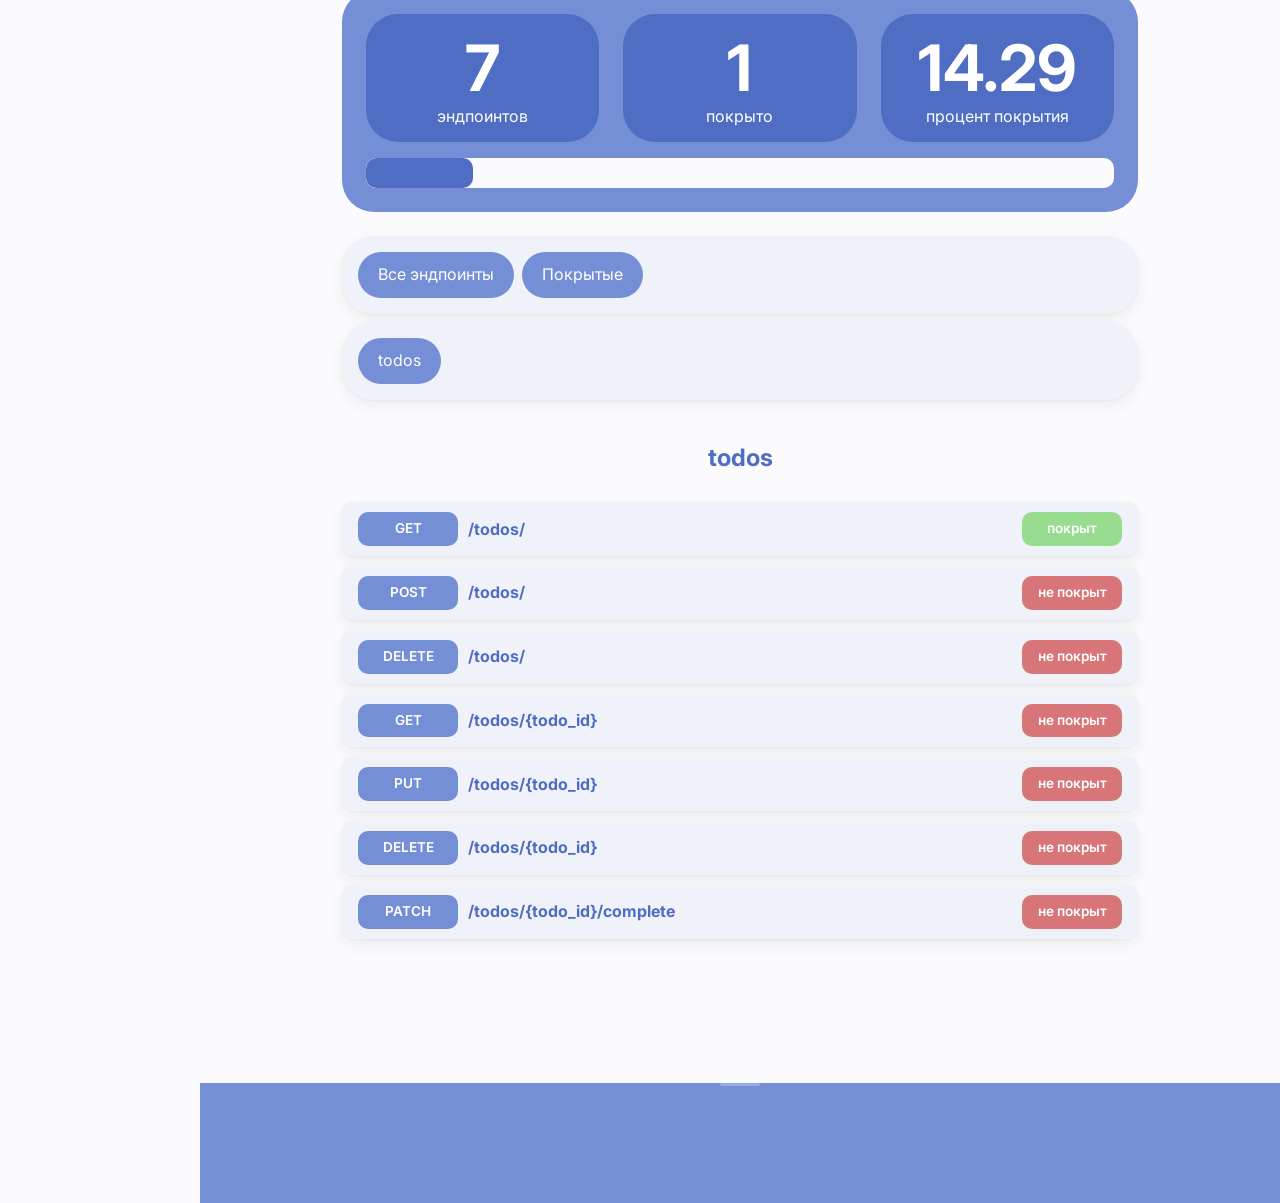
==== commit fa1681f1: "prompt: update landing for mobile" ====
--- a/index.html
+++ b/index.html
@@ -26,6 +26,7 @@
 html {
     scroll-behavior: smooth;
     scroll-padding-top: 2rem;
+    -webkit-text-size-adjust: 100%;
 }
 
 body {
@@ -129,17 +130,21 @@
     overflow-x: auto;
     scrollbar-width: none;
     -ms-overflow-style: none;
+    align-items: stretch;
 }
 
 .mobile-header nav::-webkit-scrollbar { display: none; }
 
 .mobile-header a {
     flex-shrink: 0;
+    display: inline-flex;
+    align-items: center;
     text-decoration: none;
     color: #999;
     font-size: 0.82rem;
     font-weight: 600;
-    padding: 8px 18px;
+    padding: 10px 18px;
+    min-height: 44px;
     border-radius: 100px;
     background-color: var(--card-bg);
     white-space: nowrap;
@@ -659,37 +664,105 @@
         padding-left: 16px;
         padding-right: 16px;
     }
+    .report-demo .endpoint { grid-template-columns: 80px 1fr 80px; }
 }
 
 @media (max-width: 576px) {
-    .hero { padding: 48px 24px 60px; }
-    .hero h1 { font-size: 1.5rem; }
+    .hero { padding: 40px 20px 56px; }
+    .hero h1 { font-size: clamp(1.3rem, 6vw, 1.5rem); }
     .hero p { font-size: 0.9rem; }
-    .hero-wave { height: 35px; }
-    .constrained { padding-left: 24px; padding-right: 24px; }
-    .how-section { padding: 48px 0 40px; }
-    .report-section { padding: 40px 0 0; }
-    .step { padding: 18px 20px; }
-    .form-block { padding: 20px; }
+    .hero-wave { height: 30px; }
+    .constrained { padding-left: 20px; padding-right: 20px; }
+    .how-section { padding: 40px 0 36px; }
+    .report-section { padding: 36px 0 0; }
+    .step { padding: 16px 18px; gap: 14px; }
+    .step-text { font-size: 0.9rem; }
+    .form-block { padding: 18px; border-radius: 12px; }
     .form-block .form-control { font-size: 0.82rem; padding: 10px 14px; }
-    .form-block .btn-save { padding: 8px 24px; font-size: 0.82rem; }
+    .form-block .btn-save { padding: 10px 24px; font-size: 0.82rem; min-height: 44px; }
     .report-section .section-label {
-        padding-left: 24px;
-        padding-right: 24px;
+        padding-left: 20px;
+        padding-right: 20px;
     }
     .report-demo .container-md {
-        padding-left: 8px;
-        padding-right: 8px;
-    }
-    .report-demo .text-block .large-text { font-size: 48px; }
-    .report-demo .text-block .small-text { font-size: 14px; }
-    .report-demo .endpoint { grid-template-columns: 1fr; text-align: center; }
-    .report-demo .endpoint .path { white-space: nowrap; }
-}
-
-@media (max-width: 400px) {
-    .report-demo .text-block .large-text { font-size: 36px; }
+        padding-left: 6px;
+        padding-right: 6px;
+    }
+    .report-demo .bg-secondary.rounded-5.p-4 { padding: 1rem !important; }
+    .report-demo .text-block { padding: 14px 10px !important; }
+    .report-demo .text-block .large-text { font-size: clamp(32px, 12vw, 48px); }
     .report-demo .text-block .small-text { font-size: 13px; }
+    .report-demo .endpoint {
+        grid-template-columns: 1fr;
+        text-align: center;
+        gap: 6px;
+        padding: 12px 14px;
+        margin: 8px 0;
+    }
+    .report-demo .endpoint .method,
+    .report-demo .endpoint .status {
+        display: inline-block;
+        width: auto;
+        min-width: 80px;
+        font-size: 0.8rem;
+        padding: 5px 14px;
+    }
+    .report-demo .endpoint .path {
+        white-space: normal;
+        word-break: break-all;
+        font-size: 0.82rem;
+        overflow-x: visible;
+    }
+    .report-demo .btn-filter {
+        padding: 10px 18px;
+        font-size: 0.82rem;
+        min-height: 44px;
+    }
+    .report-demo .row-cols-md-3 > .col {
+        padding: 4px;
+    }
+    .report-demo .row-cols-md-3 {
+        margin: -4px;
+    }
+    .gh-link {
+        padding: 8px 18px;
+        font-size: 0.85rem;
+    }
+    .mobile-header { padding: 10px 12px; }
+    .mobile-header a {
+        font-size: 0.78rem;
+        padding: 9px 14px;
+        min-height: 40px;
+    }
+}
+
+@media (max-width: 420px) {
+    .hero { padding: 32px 16px 48px; }
+    .hero h1 { font-size: clamp(1.15rem, 5.5vw, 1.3rem); }
+    .constrained { padding-left: 16px; padding-right: 16px; }
+    .report-demo .container-md { padding-left: 4px; padding-right: 4px; }
+    .report-demo .text-block .large-text { font-size: clamp(26px, 10vw, 32px); }
+    .report-demo .text-block .medium-text { font-size: 18px; }
+    .report-demo .endpoint { padding: 10px 10px; }
+    .step { padding: 14px 14px; }
+    .step-text { font-size: 0.85rem; }
+    .form-block { padding: 14px; }
+    .report-section .section-label {
+        padding-left: 16px;
+        padding-right: 16px;
+    }
+    .report-demo .bg-secondary.rounded-5.p-4 { padding: 0.75rem !important; }
+    .section-label { font-size: 0.7rem; }
+}
+
+@media (hover: none) and (pointer: coarse) {
+    .step:hover {
+        transform: none;
+        box-shadow: var(--shadow);
+    }
+    .gh-link:hover {
+        transform: none;
+    }
 }
 </style>
 </head>
@@ -828,13 +901,13 @@
                                 </div>
                             </div>
 
-                            <div class="row rounded-5 mt-4 text-white bg-card p-3" style="gap: 0.5rem;">
-                                <button class="col-auto btn-filter" onclick="filterEndpoints('all')">Все эндпоинты</button>
-                                <button class="col-auto btn-filter" onclick="filterEndpoints('covered')">Покрытые</button>
+                            <div class="d-flex flex-wrap rounded-5 mt-4 text-white bg-card p-3" style="gap: 0.5rem;">
+                                <button class="btn-filter" onclick="filterEndpoints('all')">Все эндпоинты</button>
+                                <button class="btn-filter" onclick="filterEndpoints('covered')">Покрытые</button>
                             </div>
 
-                            <div class="row rounded-5 mt-2 text-white bg-card p-3 d-flex flex-wrap" style="gap: 0.75rem;">
-                                <button class="col-auto btn-filter" onclick="filterEndpoints('todos')">todos</button>
+                            <div class="d-flex flex-wrap rounded-5 mt-2 text-white bg-card p-3" style="gap: 0.75rem;">
+                                <button class="btn-filter" onclick="filterEndpoints('todos')">todos</button>
                             </div>
 
                             <div id="endpoints-container" class="mt-4 mb-4">
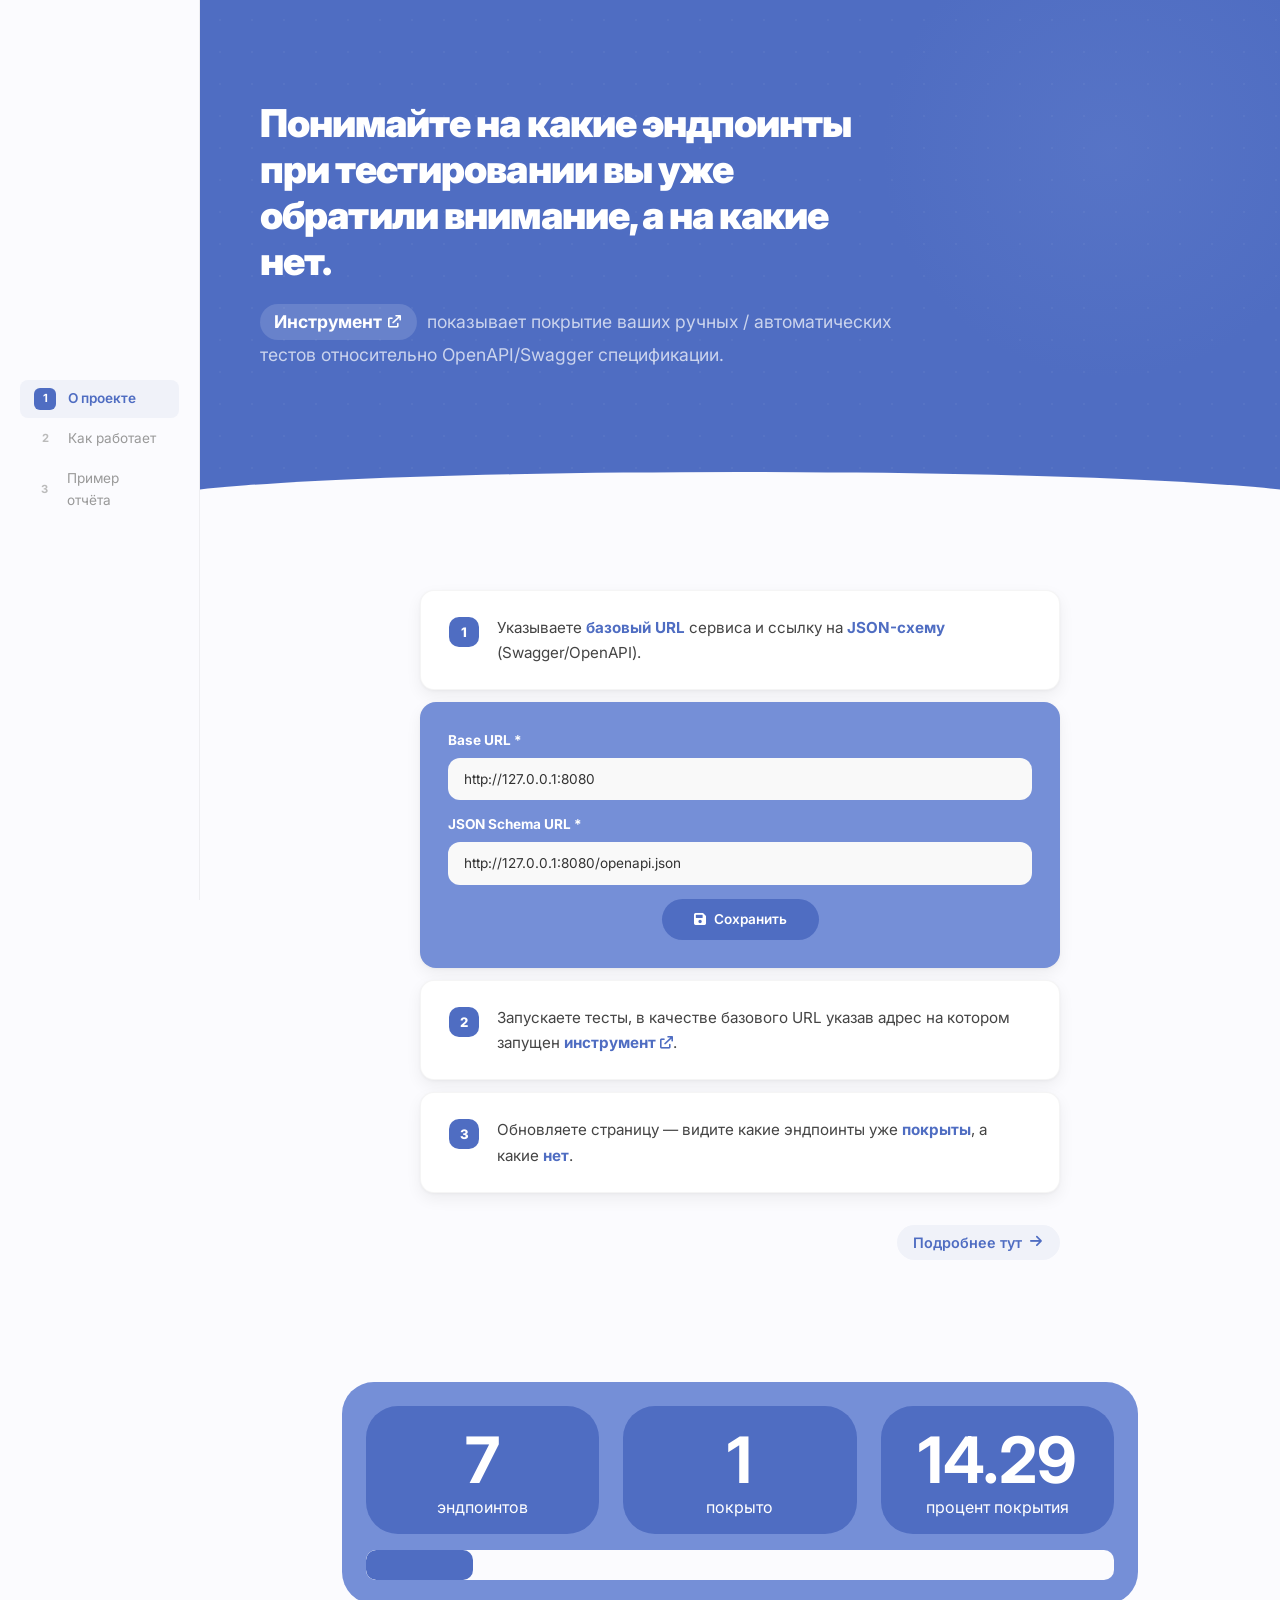
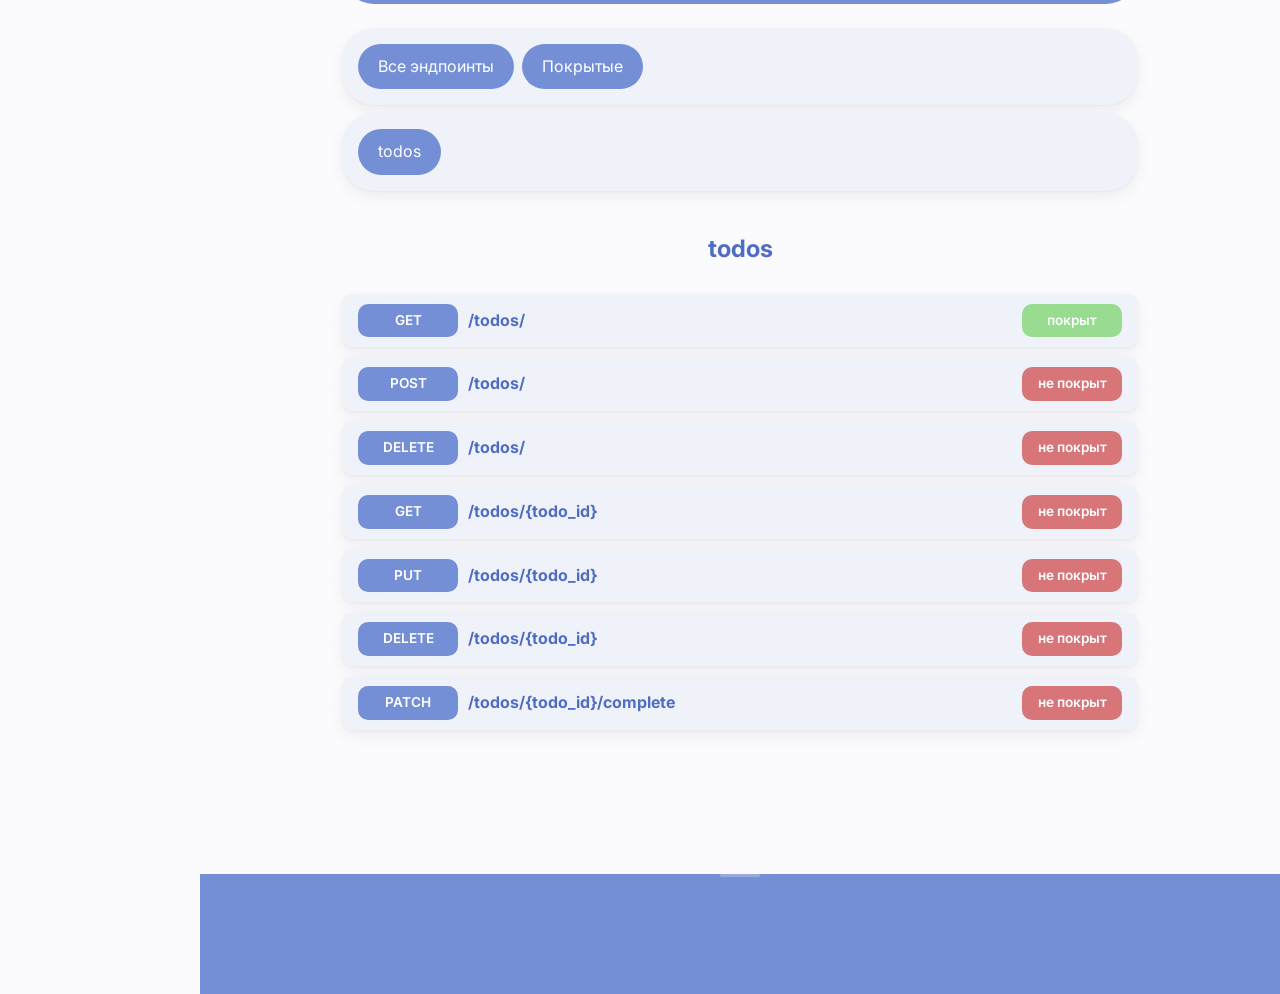
==== commit bc9da898: "prompt: update landing" ====
--- a/index.html
+++ b/index.html
@@ -37,6 +37,7 @@
     line-height: 1.6;
     -webkit-font-smoothing: antialiased;
     -moz-osx-font-smoothing: grayscale;
+    overflow-x: hidden;
 }
 
 /* ── Layout ── */
@@ -76,7 +77,6 @@
     font-size: 0.85rem;
     padding: 8px 14px;
     border-radius: 8px;
-    transition: color 0.2s, background-color 0.2s;
 }
 
 .sidebar a .num {
@@ -90,16 +90,6 @@
     font-weight: 700;
     background-color: transparent;
     color: #bbb;
-    transition: background-color 0.2s, color 0.2s;
-}
-
-.sidebar a:hover {
-    color: var(--primary-color);
-    background-color: var(--card-bg);
-}
-
-.sidebar a:hover .num {
-    color: var(--primary-color);
 }
 
 .sidebar a.active {
@@ -126,11 +116,12 @@
 
 .mobile-header nav {
     display: flex;
-    gap: 6px;
+    gap: 8px;
     overflow-x: auto;
     scrollbar-width: none;
     -ms-overflow-style: none;
     align-items: stretch;
+    justify-content: center;
 }
 
 .mobile-header nav::-webkit-scrollbar { display: none; }
@@ -148,10 +139,8 @@
     border-radius: 100px;
     background-color: var(--card-bg);
     white-space: nowrap;
-    transition: background-color 0.2s, color 0.2s;
-}
-
-.mobile-header a:hover,
+}
+
 .mobile-header a.active {
     color: #fff;
     background-color: var(--primary-color);
@@ -238,12 +227,7 @@
     padding: 3px 16px 3px 14px;
     border-radius: 100px;
     background-color: rgba(255,255,255,0.14);
-    transition: background-color 0.2s, transform 0.2s;
     white-space: nowrap;
-}
-
-.hero-link:hover {
-    background-color: rgba(255,255,255,0.24);
 }
 
 .hero-link i {
@@ -261,7 +245,7 @@
 
 /* ─── How It Works ─── */
 .how-section {
-    padding: 100px 0 90px;
+    padding: 60px 0 50px;
 }
 
 .section-label {
@@ -299,12 +283,6 @@
     border-radius: 14px;
     box-shadow: var(--shadow);
     border: 1px solid rgba(0,0,0,0.04);
-    transition: box-shadow 0.25s, transform 0.25s;
-}
-
-.step:hover {
-    box-shadow: 0 2px 8px rgba(0,0,0,0.06), 0 12px 32px rgba(0,0,0,0.08);
-    transform: translateY(-1px);
 }
 
 
@@ -337,7 +315,7 @@
 
 /* ─── Report Section ─── */
 .report-section {
-    padding: 90px 0 0;
+    padding: 40px 0 0;
     background-color: var(--all-bg);
 }
 
@@ -426,16 +404,21 @@
 .report-demo .btn-filter {
     border: none;
     cursor: pointer;
+    transition: background 0.3s ease, transform 0.2s ease;
     padding: 10px 20px;
     font-size: 16px;
     border-radius: 100px;
     color: white;
     background-color: var(--secondary-color);
-    transition: background-color 0.2s;
 }
 
 .report-demo .btn-filter:hover {
     background-color: var(--primary-color);
+    transform: scale(1.05);
+}
+
+.report-demo .btn-filter:active {
+    transform: scale(0.95);
 }
 
 .report-demo .endpoint {
@@ -497,12 +480,6 @@
     border-radius: 100px;
     background-color: var(--card-bg);
     font-size: 0.9rem;
-    transition: background-color 0.2s, transform 0.2s;
-}
-
-.gh-link:hover {
-    background-color: #e0e4f0;
-    transform: translateX(2px);
 }
 
 .gh-link i {
@@ -517,11 +494,6 @@
     font-weight: 700;
     text-decoration: none;
     font-size: 0.95rem;
-    transition: opacity 0.2s;
-}
-
-.gh-link-sm:hover {
-    opacity: 0.7;
 }
 
 .gh-link-sm i {
@@ -596,14 +568,6 @@
 @keyframes spin {
     0% { transform: rotate(0deg); }
     100% { transform: rotate(360deg); }
-}
-
-/* ── Separator ── */
-.section-sep {
-    height: 1px;
-    background-color: rgba(0,0,0,0.05);
-    max-width: 640px;
-    margin: 0 auto;
 }
 
 /* ── Footer ── */
@@ -653,8 +617,8 @@
         padding-left: 32px;
         padding-right: 32px;
     }
-    .how-section { padding: 64px 0 56px; }
-    .report-section { padding: 56px 0 0; }
+    .how-section { padding: 40px 0 30px; }
+    .report-section { padding: 24px 0 0; }
     .report-section .section-label {
         padding-left: 32px;
         padding-right: 32px;
@@ -673,8 +637,8 @@
     .hero p { font-size: 0.9rem; }
     .hero-wave { height: 30px; }
     .constrained { padding-left: 20px; padding-right: 20px; }
-    .how-section { padding: 40px 0 36px; }
-    .report-section { padding: 36px 0 0; }
+    .how-section { padding: 24px 0 20px; }
+    .report-section { padding: 16px 0 0; }
     .step { padding: 16px 18px; gap: 14px; }
     .step-text { font-size: 0.9rem; }
     .form-block { padding: 18px; border-radius: 12px; }
@@ -685,8 +649,8 @@
         padding-right: 20px;
     }
     .report-demo .container-md {
-        padding-left: 6px;
-        padding-right: 6px;
+        padding-left: 12px;
+        padding-right: 12px;
     }
     .report-demo .bg-secondary.rounded-5.p-4 { padding: 1rem !important; }
     .report-demo .text-block { padding: 14px 10px !important; }
@@ -740,7 +704,7 @@
     .hero { padding: 32px 16px 48px; }
     .hero h1 { font-size: clamp(1.15rem, 5.5vw, 1.3rem); }
     .constrained { padding-left: 16px; padding-right: 16px; }
-    .report-demo .container-md { padding-left: 4px; padding-right: 4px; }
+    .report-demo .container-md { padding-left: 12px; padding-right: 12px; }
     .report-demo .text-block .large-text { font-size: clamp(26px, 10vw, 32px); }
     .report-demo .text-block .medium-text { font-size: 18px; }
     .report-demo .endpoint { padding: 10px 10px; }
@@ -755,15 +719,6 @@
     .section-label { font-size: 0.7rem; }
 }
 
-@media (hover: none) and (pointer: coarse) {
-    .step:hover {
-        transform: none;
-        box-shadow: var(--shadow);
-    }
-    .gh-link:hover {
-        transform: none;
-    }
-}
 </style>
 </head>
 <body>
@@ -814,7 +769,6 @@
 
         <!-- ─── How It Works ─── -->
         <section id="how" class="section how-section constrained">
-            <span class="section-label">Как работает</span>
             <div class="steps">
                 <div class="step">
                     <span class="step-num">1</span>
@@ -861,12 +815,8 @@
             </div>
         </section>
 
-        <!-- ─── Separator ─── -->
-        <div class="section-sep constrained"></div>
-
         <!-- ─── Report ─── -->
         <section id="report" class="section report-section">
-            <span class="section-label">Пример отчёта</span>
             <div class="report-demo">
                 <div class="container-md">
                     <div class="row mt-4">
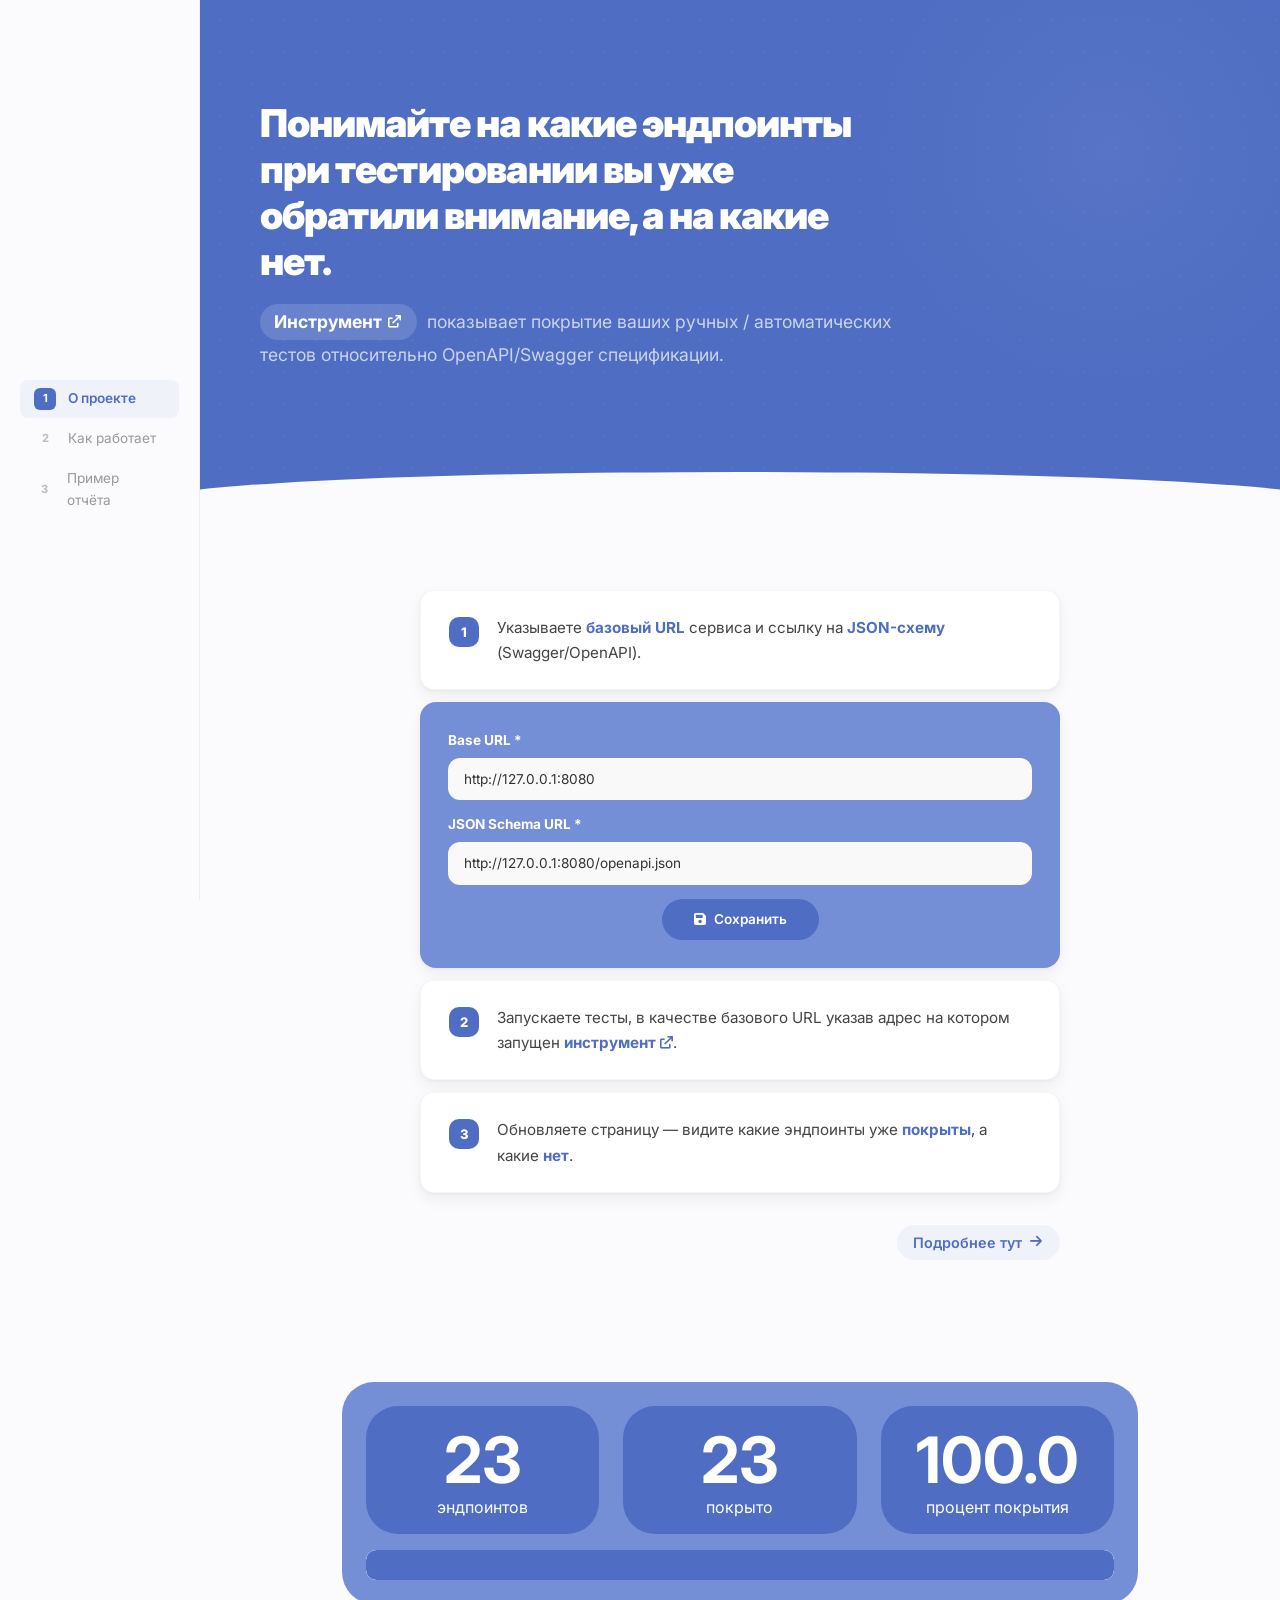
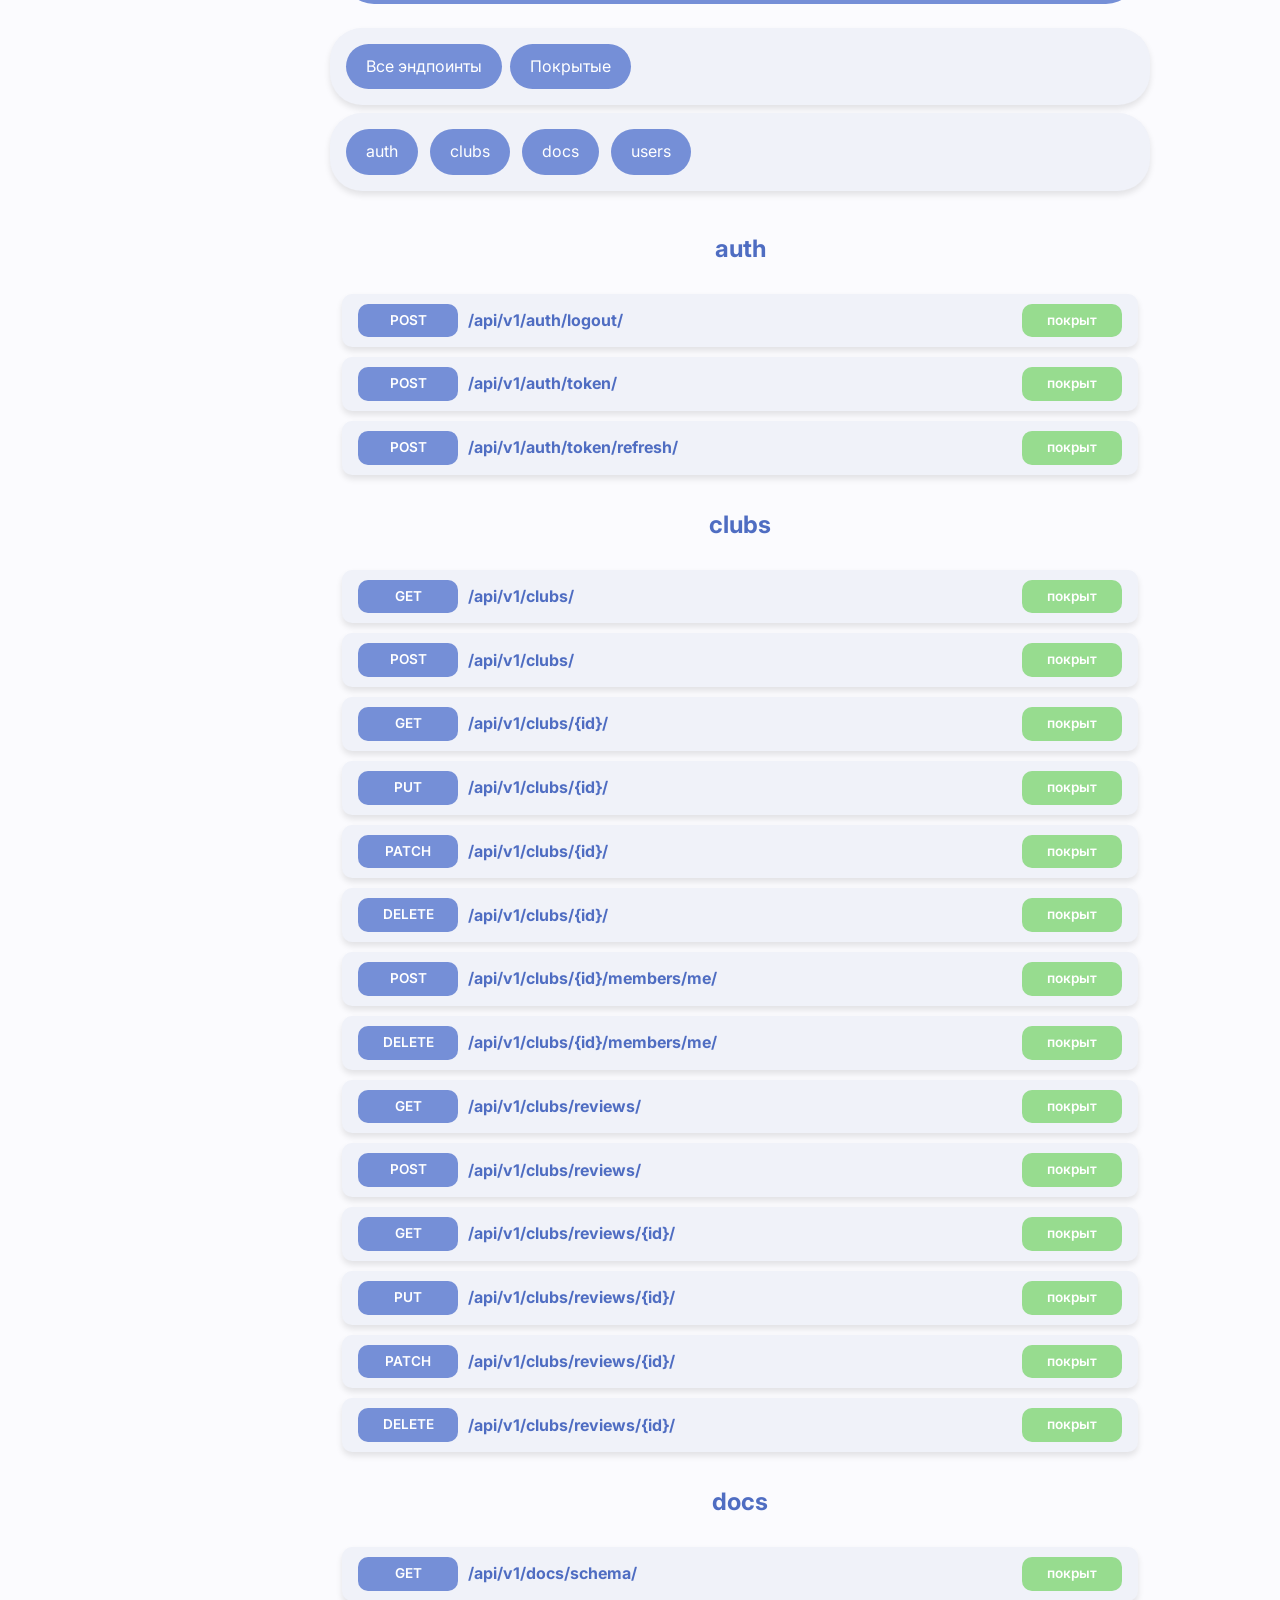
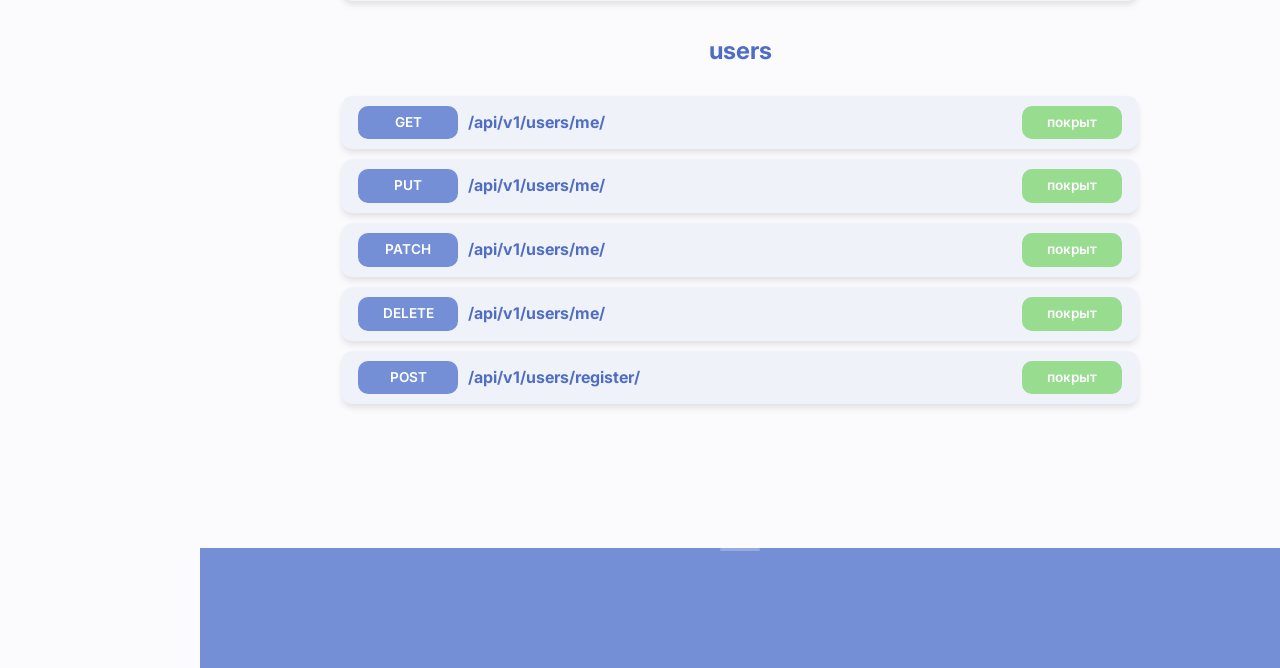
==== commit 5f1c8491: "prompt: update landing" ====
--- a/index.html
+++ b/index.html
@@ -330,6 +330,7 @@
 
 .report-demo {
     margin-top: 32px;
+    --shadow: 0 4px 6px rgba(0, 0, 0, 0.1);
 }
 
 .report-demo .container-md {
@@ -825,82 +826,264 @@
                                 <div class="row row-cols-1 row-cols-md-3 g-4 mb-3">
                                     <div class="col">
                                         <div class="bg-primary rounded-5 text-block text-white p-3 text-center">
-                                            <span class="large-text d-block">7</span>
+                                            <span class="large-text d-block">23</span>
                                             <span class="small-text">эндпоинтов</span>
                                         </div>
                                     </div>
                                     <div class="col">
                                         <div class="bg-primary rounded-5 text-block text-white p-3 text-center">
-                                            <span class="large-text d-block">1</span>
+                                            <span class="large-text d-block">23</span>
                                             <span class="small-text">покрыто</span>
                                         </div>
                                     </div>
                                     <div class="col">
                                         <div class="bg-primary rounded-5 text-block text-white p-3 text-center">
-                                            <span class="large-text d-block">14.29</span>
+                                            <span class="large-text d-block">100.0</span>
                                             <span class="small-text">процент покрытия</span>
                                         </div>
                                     </div>
                                 </div>
+
                                 <div class="row">
                                     <div class="col">
                                         <div class="progress">
-                                            <div class="progress-bar" role="progressbar" style="width: 14.29%;" aria-valuenow="14.29" aria-valuemin="0" aria-valuemax="100"></div>
+                                            <div class="progress-bar" role="progressbar" style="width: 100.0%;" aria-valuenow="100.0" aria-valuemin="0" aria-valuemax="100"></div>
                                         </div>
                                     </div>
                                 </div>
                             </div>
 
-                            <div class="d-flex flex-wrap rounded-5 mt-4 text-white bg-card p-3" style="gap: 0.5rem;">
-                                <button class="btn-filter" onclick="filterEndpoints('all')">Все эндпоинты</button>
-                                <button class="btn-filter" onclick="filterEndpoints('covered')">Покрытые</button>
+                            <div class="row rounded-5 mt-4 text-white bg-card p-3" style="gap: 0.5rem;">
+                                <button class="col-auto btn-filter" onclick="filterEndpoints('all')">Все эндпоинты</button>
+                                <button class="col-auto btn-filter" onclick="filterEndpoints('covered')">Покрытые</button>
                             </div>
 
-                            <div class="d-flex flex-wrap rounded-5 mt-2 text-white bg-card p-3" style="gap: 0.75rem;">
-                                <button class="btn-filter" onclick="filterEndpoints('todos')">todos</button>
+                            <div class="row rounded-5 mt-2 card-bg text-white bg-card p-3 d-flex flex-wrap" style="gap: 0.75rem;">
+
+                                    <button class="col-auto btn-filter" onclick="filterEndpoints('auth')">auth</button>
+
+                                    <button class="col-auto btn-filter" onclick="filterEndpoints('clubs')">clubs</button>
+
+                                    <button class="col-auto btn-filter" onclick="filterEndpoints('docs')">docs</button>
+
+                                    <button class="col-auto btn-filter" onclick="filterEndpoints('users')">users</button>
+
                             </div>
 
                             <div id="endpoints-container" class="mt-4 mb-4">
-                                <div class="tag-group mt-3" data-tag="todos">
+
+                                <div class="tag-group mt-3" data-tag="auth">
                                     <div class="text-block text-primary">
-                                        <span class="medium-text">todos</span>
-                                    </div>
-                                    <div class="endpoint" data-tag="todos" data-covered="true">
+                                        <span class="medium-text">auth</span>
+                                    </div>
+
+                                    <div class="endpoint" data-tag="auth" data-covered="true">
+                                        <div class="method">POST</div>
+                                        <div class="path">/api/v1/auth/logout/</div>
+                                        <div class="status covered">
+                                            покрыт
+                                        </div>
+                                    </div>
+
+                                    <div class="endpoint" data-tag="auth" data-covered="true">
+                                        <div class="method">POST</div>
+                                        <div class="path">/api/v1/auth/token/</div>
+                                        <div class="status covered">
+                                            покрыт
+                                        </div>
+                                    </div>
+
+                                    <div class="endpoint" data-tag="auth" data-covered="true">
+                                        <div class="method">POST</div>
+                                        <div class="path">/api/v1/auth/token/refresh/</div>
+                                        <div class="status covered">
+                                            покрыт
+                                        </div>
+                                    </div>
+
+                                </div>
+
+                                <div class="tag-group mt-3" data-tag="clubs">
+                                    <div class="text-block text-primary">
+                                        <span class="medium-text">clubs</span>
+                                    </div>
+
+                                    <div class="endpoint" data-tag="clubs" data-covered="true">
                                         <div class="method">GET</div>
-                                        <div class="path">/todos/</div>
-                                        <div class="status covered">покрыт</div>
-                                    </div>
-                                    <div class="endpoint" data-tag="todos" data-covered="false">
+                                        <div class="path">/api/v1/clubs/</div>
+                                        <div class="status covered">
+                                            покрыт
+                                        </div>
+                                    </div>
+
+                                    <div class="endpoint" data-tag="clubs" data-covered="true">
                                         <div class="method">POST</div>
-                                        <div class="path">/todos/</div>
-                                        <div class="status">не покрыт</div>
-                                    </div>
-                                    <div class="endpoint" data-tag="todos" data-covered="false">
+                                        <div class="path">/api/v1/clubs/</div>
+                                        <div class="status covered">
+                                            покрыт
+                                        </div>
+                                    </div>
+
+                                    <div class="endpoint" data-tag="clubs" data-covered="true">
+                                        <div class="method">GET</div>
+                                        <div class="path">/api/v1/clubs/{id}/</div>
+                                        <div class="status covered">
+                                            покрыт
+                                        </div>
+                                    </div>
+
+                                    <div class="endpoint" data-tag="clubs" data-covered="true">
+                                        <div class="method">PUT</div>
+                                        <div class="path">/api/v1/clubs/{id}/</div>
+                                        <div class="status covered">
+                                            покрыт
+                                        </div>
+                                    </div>
+
+                                    <div class="endpoint" data-tag="clubs" data-covered="true">
+                                        <div class="method">PATCH</div>
+                                        <div class="path">/api/v1/clubs/{id}/</div>
+                                        <div class="status covered">
+                                            покрыт
+                                        </div>
+                                    </div>
+
+                                    <div class="endpoint" data-tag="clubs" data-covered="true">
                                         <div class="method">DELETE</div>
-                                        <div class="path">/todos/</div>
-                                        <div class="status">не покрыт</div>
-                                    </div>
-                                    <div class="endpoint" data-tag="todos" data-covered="false">
+                                        <div class="path">/api/v1/clubs/{id}/</div>
+                                        <div class="status covered">
+                                            покрыт
+                                        </div>
+                                    </div>
+
+                                    <div class="endpoint" data-tag="clubs" data-covered="true">
+                                        <div class="method">POST</div>
+                                        <div class="path">/api/v1/clubs/{id}/members/me/</div>
+                                        <div class="status covered">
+                                            покрыт
+                                        </div>
+                                    </div>
+
+                                    <div class="endpoint" data-tag="clubs" data-covered="true">
+                                        <div class="method">DELETE</div>
+                                        <div class="path">/api/v1/clubs/{id}/members/me/</div>
+                                        <div class="status covered">
+                                            покрыт
+                                        </div>
+                                    </div>
+
+                                    <div class="endpoint" data-tag="clubs" data-covered="true">
                                         <div class="method">GET</div>
-                                        <div class="path">/todos/{todo_id}</div>
-                                        <div class="status">не покрыт</div>
-                                    </div>
-                                    <div class="endpoint" data-tag="todos" data-covered="false">
+                                        <div class="path">/api/v1/clubs/reviews/</div>
+                                        <div class="status covered">
+                                            покрыт
+                                        </div>
+                                    </div>
+
+                                    <div class="endpoint" data-tag="clubs" data-covered="true">
+                                        <div class="method">POST</div>
+                                        <div class="path">/api/v1/clubs/reviews/</div>
+                                        <div class="status covered">
+                                            покрыт
+                                        </div>
+                                    </div>
+
+                                    <div class="endpoint" data-tag="clubs" data-covered="true">
+                                        <div class="method">GET</div>
+                                        <div class="path">/api/v1/clubs/reviews/{id}/</div>
+                                        <div class="status covered">
+                                            покрыт
+                                        </div>
+                                    </div>
+
+                                    <div class="endpoint" data-tag="clubs" data-covered="true">
                                         <div class="method">PUT</div>
-                                        <div class="path">/todos/{todo_id}</div>
-                                        <div class="status">не покрыт</div>
-                                    </div>
-                                    <div class="endpoint" data-tag="todos" data-covered="false">
+                                        <div class="path">/api/v1/clubs/reviews/{id}/</div>
+                                        <div class="status covered">
+                                            покрыт
+                                        </div>
+                                    </div>
+
+                                    <div class="endpoint" data-tag="clubs" data-covered="true">
+                                        <div class="method">PATCH</div>
+                                        <div class="path">/api/v1/clubs/reviews/{id}/</div>
+                                        <div class="status covered">
+                                            покрыт
+                                        </div>
+                                    </div>
+
+                                    <div class="endpoint" data-tag="clubs" data-covered="true">
                                         <div class="method">DELETE</div>
-                                        <div class="path">/todos/{todo_id}</div>
-                                        <div class="status">не покрыт</div>
-                                    </div>
-                                    <div class="endpoint" data-tag="todos" data-covered="false">
+                                        <div class="path">/api/v1/clubs/reviews/{id}/</div>
+                                        <div class="status covered">
+                                            покрыт
+                                        </div>
+                                    </div>
+
+                                </div>
+
+                                <div class="tag-group mt-3" data-tag="docs">
+                                    <div class="text-block text-primary">
+                                        <span class="medium-text">docs</span>
+                                    </div>
+
+                                    <div class="endpoint" data-tag="docs" data-covered="true">
+                                        <div class="method">GET</div>
+                                        <div class="path">/api/v1/docs/schema/</div>
+                                        <div class="status covered">
+                                            покрыт
+                                        </div>
+                                    </div>
+
+                                </div>
+
+                                <div class="tag-group mt-3" data-tag="users">
+                                    <div class="text-block text-primary">
+                                        <span class="medium-text">users</span>
+                                    </div>
+
+                                    <div class="endpoint" data-tag="users" data-covered="true">
+                                        <div class="method">GET</div>
+                                        <div class="path">/api/v1/users/me/</div>
+                                        <div class="status covered">
+                                            покрыт
+                                        </div>
+                                    </div>
+
+                                    <div class="endpoint" data-tag="users" data-covered="true">
+                                        <div class="method">PUT</div>
+                                        <div class="path">/api/v1/users/me/</div>
+                                        <div class="status covered">
+                                            покрыт
+                                        </div>
+                                    </div>
+
+                                    <div class="endpoint" data-tag="users" data-covered="true">
                                         <div class="method">PATCH</div>
-                                        <div class="path">/todos/{todo_id}/complete</div>
-                                        <div class="status">не покрыт</div>
-                                    </div>
+                                        <div class="path">/api/v1/users/me/</div>
+                                        <div class="status covered">
+                                            покрыт
+                                        </div>
+                                    </div>
+
+                                    <div class="endpoint" data-tag="users" data-covered="true">
+                                        <div class="method">DELETE</div>
+                                        <div class="path">/api/v1/users/me/</div>
+                                        <div class="status covered">
+                                            покрыт
+                                        </div>
+                                    </div>
+
+                                    <div class="endpoint" data-tag="users" data-covered="true">
+                                        <div class="method">POST</div>
+                                        <div class="path">/api/v1/users/register/</div>
+                                        <div class="status covered">
+                                            покрыт
+                                        </div>
+                                    </div>
+
                                 </div>
+
                             </div>
 
                             <div id="no-results-message" class="bg-danger rounded-5 p-3 text-white text-center" style="display: none;">
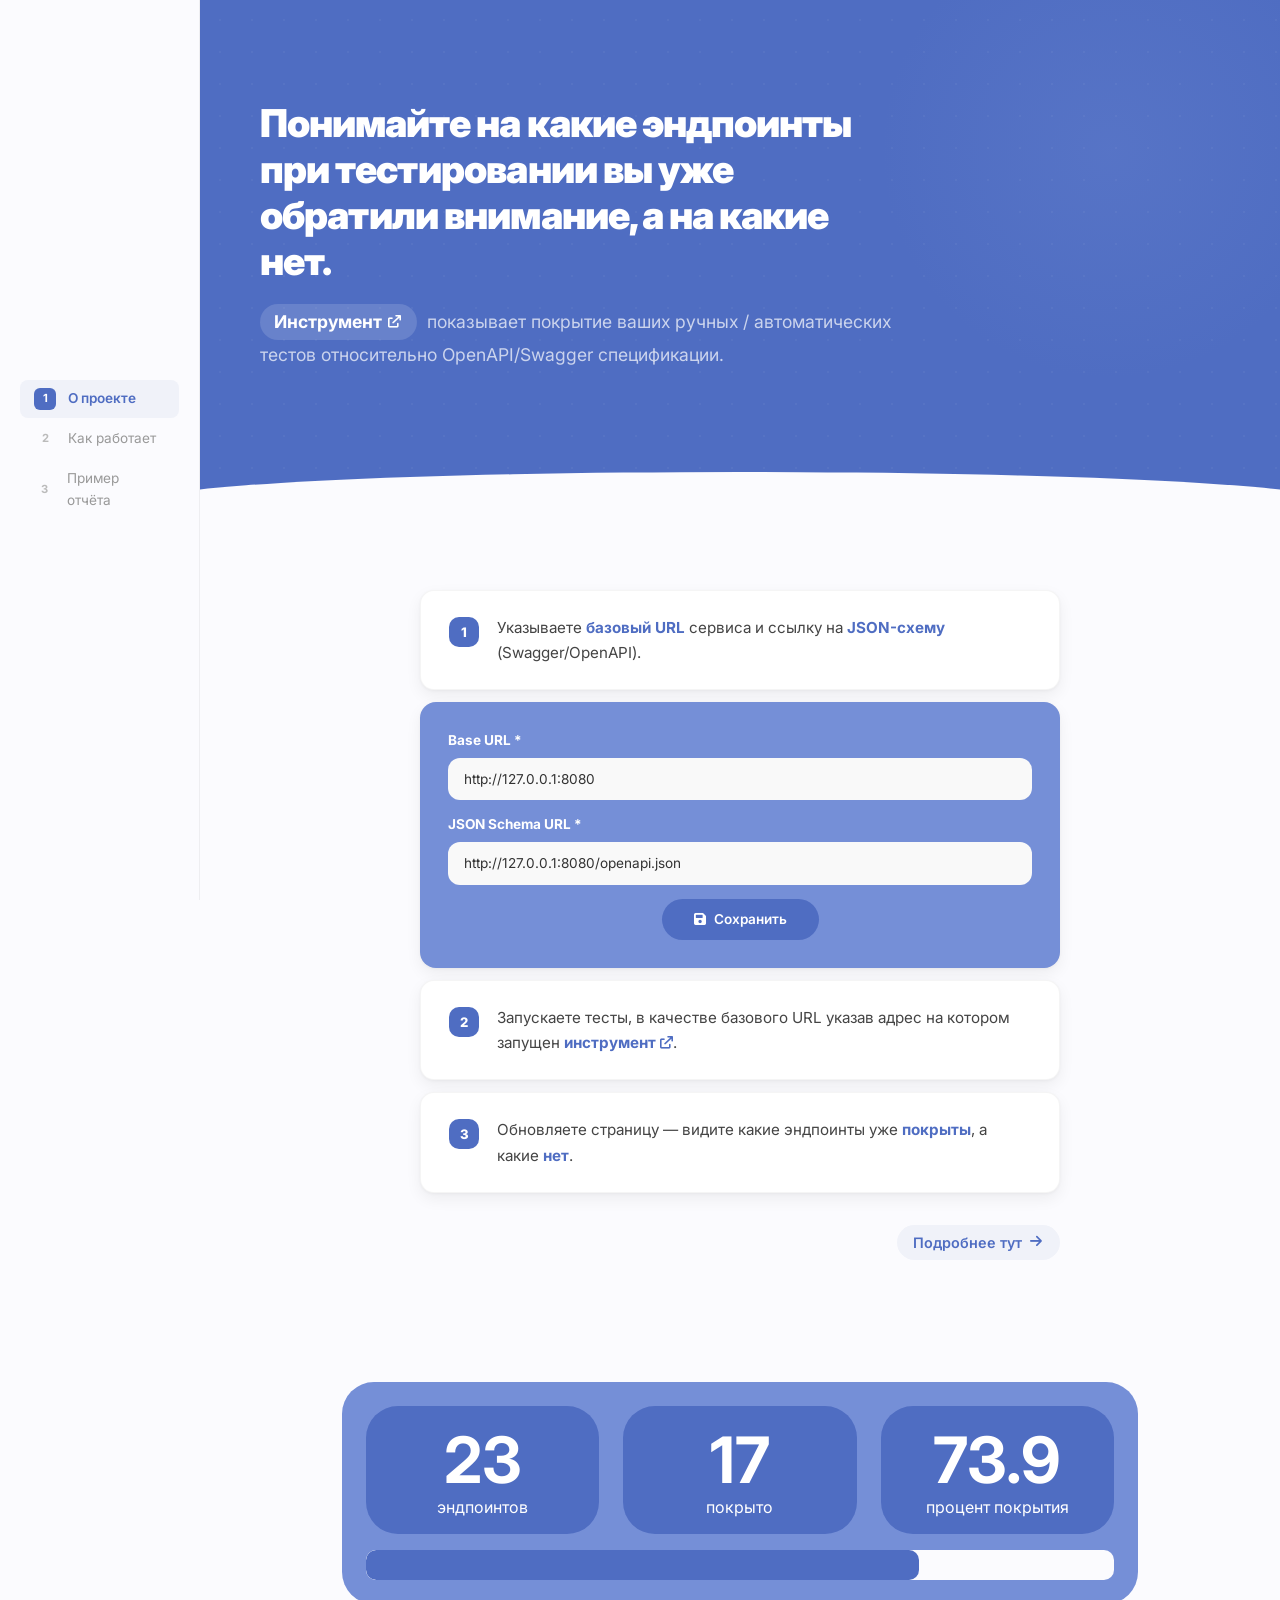
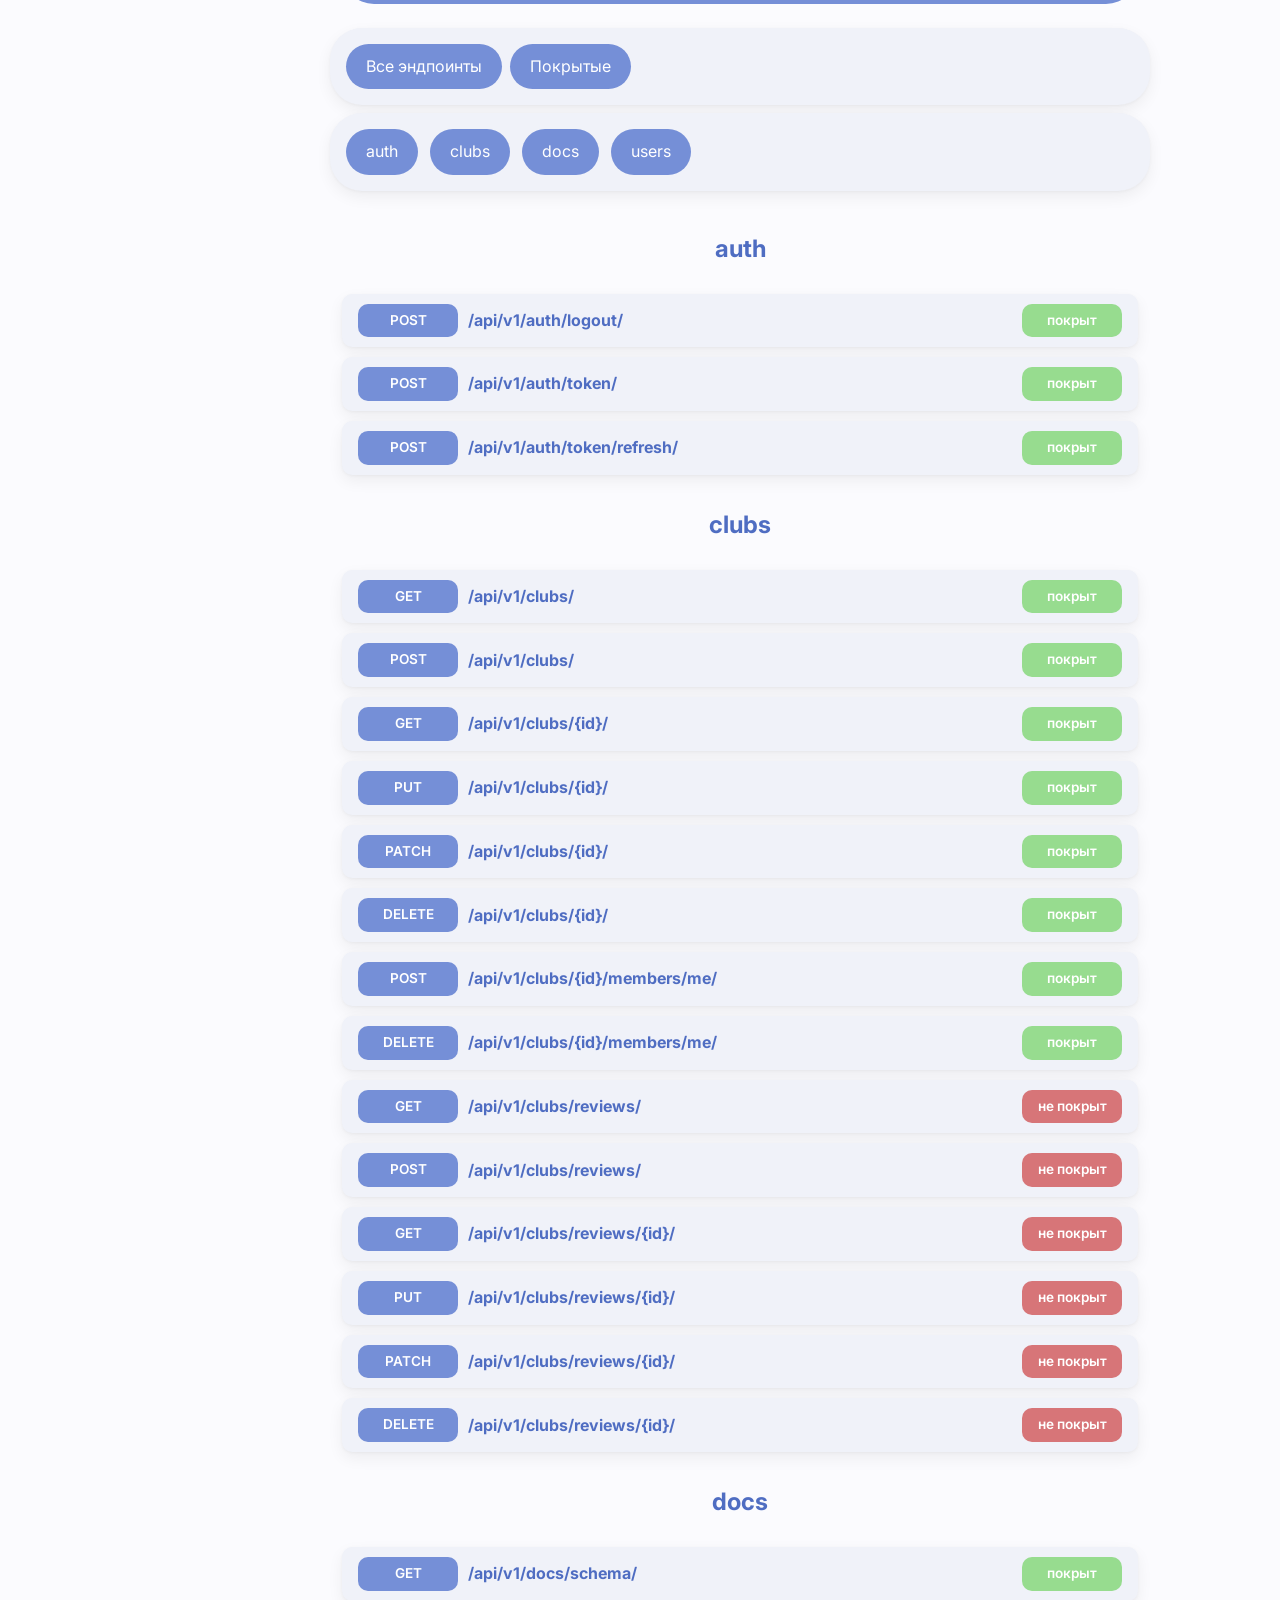
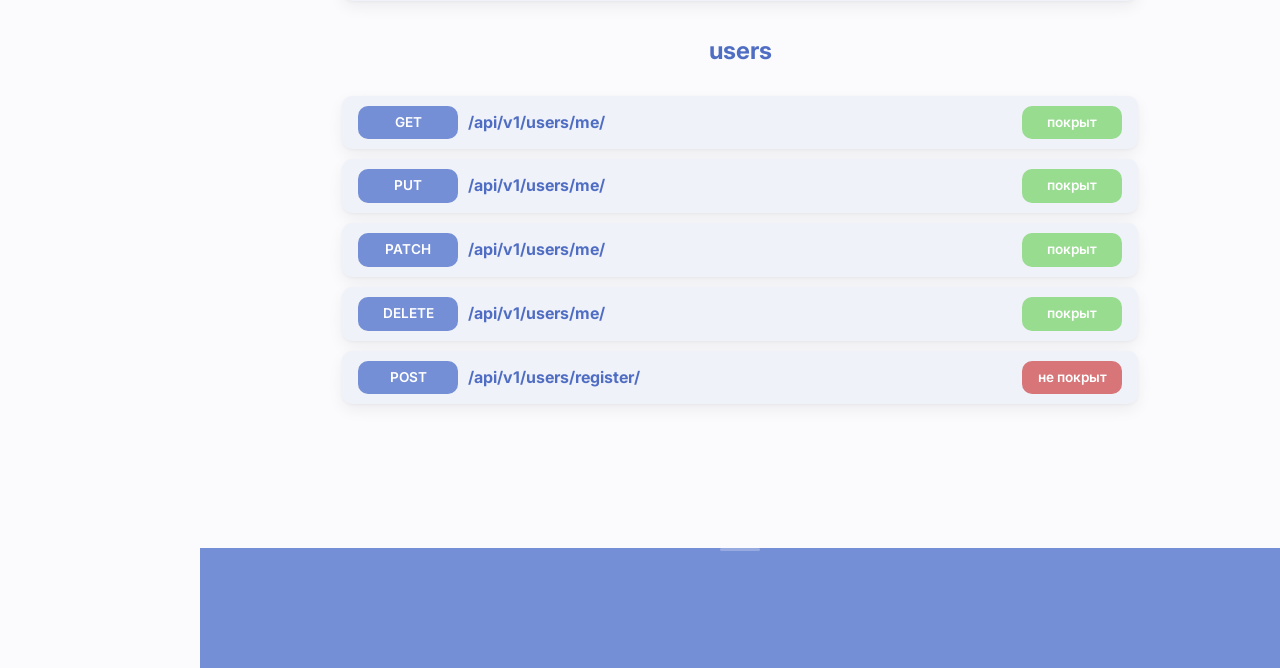
==== commit bb093273: "prompt: update landing, add endpoints coverage to static report" ====
--- a/index.html
+++ b/index.html
@@ -285,8 +285,6 @@
     border: 1px solid rgba(0,0,0,0.04);
 }
 
-
-
 .step-num {
     display: inline-flex;
     align-items: center;
@@ -330,7 +328,6 @@
 
 .report-demo {
     margin-top: 32px;
-    --shadow: 0 4px 6px rgba(0, 0, 0, 0.1);
 }
 
 .report-demo .container-md {
@@ -432,6 +429,13 @@
     border-radius: 10px;
     background-color: var(--card-bg);
     box-shadow: var(--shadow);
+    cursor: pointer;
+    transition: transform 0.2s ease, box-shadow 0.2s ease;
+}
+
+.report-demo .endpoint:hover {
+    transform: translateY(-2px);
+    box-shadow: 0 6px 12px rgba(0, 0, 0, 0.15);
 }
 
 .report-demo .endpoint .method,
@@ -467,6 +471,174 @@
 
 .report-demo .endpoint .status.covered {
     background-color: var(--success-color);
+}
+
+/* ── Modal ── */
+.modal-overlay {
+    position: fixed;
+    top: 0;
+    left: 0;
+    width: 100%;
+    height: 100%;
+    background: rgba(0, 0, 0, 0.5);
+    z-index: 2000;
+    display: flex;
+    align-items: center;
+    justify-content: center;
+    animation: fadein 0.2s ease;
+}
+
+@keyframes fadein { from { opacity: 0; } to { opacity: 1; } }
+
+.modal-content {
+    background: var(--card-bg);
+    border-radius: 20px;
+    box-shadow: 0 8px 32px rgba(0, 0, 0, 0.3);
+    max-width: 720px;
+    width: 90%;
+    max-height: 80vh;
+    display: flex;
+    flex-direction: column;
+    animation: scalein 0.2s ease;
+}
+
+@keyframes scalein { from { transform: scale(0.9); opacity: 0; } to { transform: scale(1); opacity: 1; } }
+
+.modal-header {
+    display: flex;
+    align-items: center;
+    justify-content: space-between;
+    padding: 20px 24px;
+    border-bottom: 1px solid rgba(0, 0, 0, 0.1);
+}
+
+.modal-header .medium-text {
+    color: var(--primary-color);
+    font-size: 20px;
+    font-weight: bold;
+}
+
+.modal-close {
+    background: none;
+    border: none;
+    font-size: 28px;
+    color: var(--primary-color);
+    cursor: pointer;
+    padding: 0 4px;
+    line-height: 1;
+    transition: opacity 0.2s;
+}
+
+.modal-close:hover { opacity: 0.7; }
+
+.modal-body {
+    padding: 20px 24px;
+    overflow-y: auto;
+    flex: 1;
+}
+
+.history-record {
+    background: white;
+    border-radius: 14px;
+    padding: 18px 20px;
+    margin-bottom: 12px;
+    box-shadow: 0 2px 8px rgba(0, 0, 0, 0.06);
+    border: 1px solid rgba(0, 0, 0, 0.04);
+}
+
+.history-record:last-child { margin-bottom: 0; }
+
+.history-record-top {
+    display: flex;
+    align-items: center;
+    gap: 16px;
+    margin-bottom: 14px;
+}
+
+.history-status {
+    display: inline-flex;
+    align-items: center;
+    justify-content: center;
+    min-width: 56px;
+    padding: 6px 14px;
+    border-radius: 10px;
+    font-weight: 800;
+    font-size: 20px;
+    letter-spacing: 0.5px;
+    color: white;
+    box-shadow: 0 2px 6px rgba(0, 0, 0, 0.12);
+}
+
+.history-status.ok { background: linear-gradient(135deg, #7dcd75, var(--success-color)); }
+.history-status.redirect { background: linear-gradient(135deg, #6a85d1, var(--secondary-color)); }
+.history-status.error { background: linear-gradient(135deg, #cc6063, var(--danger-color)); }
+
+.history-meta {
+    display: flex;
+    flex-direction: column;
+    gap: 2px;
+}
+
+.history-timestamp {
+    color: #777;
+    font-size: 15px;
+    font-weight: 500;
+}
+
+.history-duration {
+    font-size: 13px;
+    color: var(--primary-color);
+    font-weight: 600;
+}
+
+.history-detail-row {
+    display: flex;
+    gap: 10px;
+    font-size: 13px;
+    margin-top: 8px;
+    color: #555;
+}
+
+.history-detail-label {
+    font-weight: 700;
+    color: var(--primary-color);
+    min-width: 100px;
+    flex-shrink: 0;
+    padding-top: 6px;
+}
+
+.history-detail-value {
+    flex: 1;
+    word-break: break-all;
+    font-family: 'SF Mono', 'Menlo', 'Monaco', 'Courier New', monospace;
+    font-size: 12px;
+    background: var(--card-bg);
+    padding: 6px 12px;
+    border-radius: 8px;
+    max-height: 120px;
+    overflow-y: auto;
+    white-space: pre-wrap;
+    line-height: 1.5;
+}
+
+.history-empty {
+    color: #888;
+    text-align: center;
+    padding: 40px 0;
+    font-size: 15px;
+}
+
+.history-count-line { margin-bottom: 16px; }
+
+.history-count-badge {
+    display: inline-block;
+    background: linear-gradient(135deg, var(--primary-color), #3a5aa8);
+    color: white;
+    border-radius: 100px;
+    padding: 6px 18px;
+    font-size: 14px;
+    font-weight: 700;
+    box-shadow: 0 2px 6px rgba(79, 109, 194, 0.3);
 }
 
 /* ── GitHub link ── */
@@ -832,13 +1004,13 @@
                                     </div>
                                     <div class="col">
                                         <div class="bg-primary rounded-5 text-block text-white p-3 text-center">
-                                            <span class="large-text d-block">23</span>
+                                            <span class="large-text d-block">17</span>
                                             <span class="small-text">покрыто</span>
                                         </div>
                                     </div>
                                     <div class="col">
                                         <div class="bg-primary rounded-5 text-block text-white p-3 text-center">
-                                            <span class="large-text d-block">100.0</span>
+                                            <span class="large-text d-block">73.9</span>
                                             <span class="small-text">процент покрытия</span>
                                         </div>
                                     </div>
@@ -847,7 +1019,7 @@
                                 <div class="row">
                                     <div class="col">
                                         <div class="progress">
-                                            <div class="progress-bar" role="progressbar" style="width: 100.0%;" aria-valuenow="100.0" aria-valuemin="0" aria-valuemax="100"></div>
+                                            <div class="progress-bar" role="progressbar" style="width: 73.9%;" aria-valuenow="73.9" aria-valuemin="0" aria-valuemax="100"></div>
                                         </div>
                                     </div>
                                 </div>
@@ -859,15 +1031,10 @@
                             </div>
 
                             <div class="row rounded-5 mt-2 card-bg text-white bg-card p-3 d-flex flex-wrap" style="gap: 0.75rem;">
-
-                                    <button class="col-auto btn-filter" onclick="filterEndpoints('auth')">auth</button>
-
-                                    <button class="col-auto btn-filter" onclick="filterEndpoints('clubs')">clubs</button>
-
-                                    <button class="col-auto btn-filter" onclick="filterEndpoints('docs')">docs</button>
-
-                                    <button class="col-auto btn-filter" onclick="filterEndpoints('users')">users</button>
-
+                                <button class="col-auto btn-filter" onclick="filterEndpoints('auth')">auth</button>
+                                <button class="col-auto btn-filter" onclick="filterEndpoints('clubs')">clubs</button>
+                                <button class="col-auto btn-filter" onclick="filterEndpoints('docs')">docs</button>
+                                <button class="col-auto btn-filter" onclick="filterEndpoints('users')">users</button>
                             </div>
 
                             <div id="endpoints-container" class="mt-4 mb-4">
@@ -877,28 +1044,22 @@
                                         <span class="medium-text">auth</span>
                                     </div>
 
-                                    <div class="endpoint" data-tag="auth" data-covered="true">
+                                    <div class="endpoint" data-tag="auth" data-covered="true" data-method="POST" data-path="/api/v1/auth/logout/">
                                         <div class="method">POST</div>
                                         <div class="path">/api/v1/auth/logout/</div>
-                                        <div class="status covered">
-                                            покрыт
-                                        </div>
-                                    </div>
-
-                                    <div class="endpoint" data-tag="auth" data-covered="true">
+                                        <div class="status covered">покрыт</div>
+                                    </div>
+
+                                    <div class="endpoint" data-tag="auth" data-covered="true" data-method="POST" data-path="/api/v1/auth/token/">
                                         <div class="method">POST</div>
                                         <div class="path">/api/v1/auth/token/</div>
-                                        <div class="status covered">
-                                            покрыт
-                                        </div>
-                                    </div>
-
-                                    <div class="endpoint" data-tag="auth" data-covered="true">
+                                        <div class="status covered">покрыт</div>
+                                    </div>
+
+                                    <div class="endpoint" data-tag="auth" data-covered="true" data-method="POST" data-path="/api/v1/auth/token/refresh/">
                                         <div class="method">POST</div>
                                         <div class="path">/api/v1/auth/token/refresh/</div>
-                                        <div class="status covered">
-                                            покрыт
-                                        </div>
+                                        <div class="status covered">покрыт</div>
                                     </div>
 
                                 </div>
@@ -908,116 +1069,88 @@
                                         <span class="medium-text">clubs</span>
                                     </div>
 
-                                    <div class="endpoint" data-tag="clubs" data-covered="true">
+                                    <div class="endpoint" data-tag="clubs" data-covered="true" data-method="GET" data-path="/api/v1/clubs/">
                                         <div class="method">GET</div>
                                         <div class="path">/api/v1/clubs/</div>
-                                        <div class="status covered">
-                                            покрыт
-                                        </div>
-                                    </div>
-
-                                    <div class="endpoint" data-tag="clubs" data-covered="true">
+                                        <div class="status covered">покрыт</div>
+                                    </div>
+
+                                    <div class="endpoint" data-tag="clubs" data-covered="true" data-method="POST" data-path="/api/v1/clubs/">
                                         <div class="method">POST</div>
                                         <div class="path">/api/v1/clubs/</div>
-                                        <div class="status covered">
-                                            покрыт
-                                        </div>
-                                    </div>
-
-                                    <div class="endpoint" data-tag="clubs" data-covered="true">
+                                        <div class="status covered">покрыт</div>
+                                    </div>
+
+                                    <div class="endpoint" data-tag="clubs" data-covered="true" data-method="GET" data-path="/api/v1/clubs/{id}/">
                                         <div class="method">GET</div>
                                         <div class="path">/api/v1/clubs/{id}/</div>
-                                        <div class="status covered">
-                                            покрыт
-                                        </div>
-                                    </div>
-
-                                    <div class="endpoint" data-tag="clubs" data-covered="true">
+                                        <div class="status covered">покрыт</div>
+                                    </div>
+
+                                    <div class="endpoint" data-tag="clubs" data-covered="true" data-method="PUT" data-path="/api/v1/clubs/{id}/">
                                         <div class="method">PUT</div>
                                         <div class="path">/api/v1/clubs/{id}/</div>
-                                        <div class="status covered">
-                                            покрыт
-                                        </div>
-                                    </div>
-
-                                    <div class="endpoint" data-tag="clubs" data-covered="true">
+                                        <div class="status covered">покрыт</div>
+                                    </div>
+
+                                    <div class="endpoint" data-tag="clubs" data-covered="true" data-method="PATCH" data-path="/api/v1/clubs/{id}/">
                                         <div class="method">PATCH</div>
                                         <div class="path">/api/v1/clubs/{id}/</div>
-                                        <div class="status covered">
-                                            покрыт
-                                        </div>
-                                    </div>
-
-                                    <div class="endpoint" data-tag="clubs" data-covered="true">
+                                        <div class="status covered">покрыт</div>
+                                    </div>
+
+                                    <div class="endpoint" data-tag="clubs" data-covered="true" data-method="DELETE" data-path="/api/v1/clubs/{id}/">
                                         <div class="method">DELETE</div>
                                         <div class="path">/api/v1/clubs/{id}/</div>
-                                        <div class="status covered">
-                                            покрыт
-                                        </div>
-                                    </div>
-
-                                    <div class="endpoint" data-tag="clubs" data-covered="true">
+                                        <div class="status covered">покрыт</div>
+                                    </div>
+
+                                    <div class="endpoint" data-tag="clubs" data-covered="true" data-method="POST" data-path="/api/v1/clubs/{id}/members/me/">
                                         <div class="method">POST</div>
                                         <div class="path">/api/v1/clubs/{id}/members/me/</div>
-                                        <div class="status covered">
-                                            покрыт
-                                        </div>
-                                    </div>
-
-                                    <div class="endpoint" data-tag="clubs" data-covered="true">
+                                        <div class="status covered">покрыт</div>
+                                    </div>
+
+                                    <div class="endpoint" data-tag="clubs" data-covered="true" data-method="DELETE" data-path="/api/v1/clubs/{id}/members/me/">
                                         <div class="method">DELETE</div>
                                         <div class="path">/api/v1/clubs/{id}/members/me/</div>
-                                        <div class="status covered">
-                                            покрыт
-                                        </div>
-                                    </div>
-
-                                    <div class="endpoint" data-tag="clubs" data-covered="true">
+                                        <div class="status covered">покрыт</div>
+                                    </div>
+
+                                    <div class="endpoint" data-tag="clubs" data-covered="false" data-method="GET" data-path="/api/v1/clubs/reviews/">
                                         <div class="method">GET</div>
                                         <div class="path">/api/v1/clubs/reviews/</div>
-                                        <div class="status covered">
-                                            покрыт
-                                        </div>
-                                    </div>
-
-                                    <div class="endpoint" data-tag="clubs" data-covered="true">
+                                        <div class="status">не покрыт</div>
+                                    </div>
+
+                                    <div class="endpoint" data-tag="clubs" data-covered="false" data-method="POST" data-path="/api/v1/clubs/reviews/">
                                         <div class="method">POST</div>
                                         <div class="path">/api/v1/clubs/reviews/</div>
-                                        <div class="status covered">
-                                            покрыт
-                                        </div>
-                                    </div>
-
-                                    <div class="endpoint" data-tag="clubs" data-covered="true">
+                                        <div class="status">не покрыт</div>
+                                    </div>
+
+                                    <div class="endpoint" data-tag="clubs" data-covered="false" data-method="GET" data-path="/api/v1/clubs/reviews/{id}/">
                                         <div class="method">GET</div>
                                         <div class="path">/api/v1/clubs/reviews/{id}/</div>
-                                        <div class="status covered">
-                                            покрыт
-                                        </div>
-                                    </div>
-
-                                    <div class="endpoint" data-tag="clubs" data-covered="true">
+                                        <div class="status">не покрыт</div>
+                                    </div>
+
+                                    <div class="endpoint" data-tag="clubs" data-covered="false" data-method="PUT" data-path="/api/v1/clubs/reviews/{id}/">
                                         <div class="method">PUT</div>
                                         <div class="path">/api/v1/clubs/reviews/{id}/</div>
-                                        <div class="status covered">
-                                            покрыт
-                                        </div>
-                                    </div>
-
-                                    <div class="endpoint" data-tag="clubs" data-covered="true">
+                                        <div class="status">не покрыт</div>
+                                    </div>
+
+                                    <div class="endpoint" data-tag="clubs" data-covered="false" data-method="PATCH" data-path="/api/v1/clubs/reviews/{id}/">
                                         <div class="method">PATCH</div>
                                         <div class="path">/api/v1/clubs/reviews/{id}/</div>
-                                        <div class="status covered">
-                                            покрыт
-                                        </div>
-                                    </div>
-
-                                    <div class="endpoint" data-tag="clubs" data-covered="true">
+                                        <div class="status">не покрыт</div>
+                                    </div>
+
+                                    <div class="endpoint" data-tag="clubs" data-covered="false" data-method="DELETE" data-path="/api/v1/clubs/reviews/{id}/">
                                         <div class="method">DELETE</div>
                                         <div class="path">/api/v1/clubs/reviews/{id}/</div>
-                                        <div class="status covered">
-                                            покрыт
-                                        </div>
+                                        <div class="status">не покрыт</div>
                                     </div>
 
                                 </div>
@@ -1027,12 +1160,10 @@
                                         <span class="medium-text">docs</span>
                                     </div>
 
-                                    <div class="endpoint" data-tag="docs" data-covered="true">
+                                    <div class="endpoint" data-tag="docs" data-covered="true" data-method="GET" data-path="/api/v1/docs/schema/">
                                         <div class="method">GET</div>
                                         <div class="path">/api/v1/docs/schema/</div>
-                                        <div class="status covered">
-                                            покрыт
-                                        </div>
+                                        <div class="status covered">покрыт</div>
                                     </div>
 
                                 </div>
@@ -1042,44 +1173,34 @@
                                         <span class="medium-text">users</span>
                                     </div>
 
-                                    <div class="endpoint" data-tag="users" data-covered="true">
+                                    <div class="endpoint" data-tag="users" data-covered="true" data-method="GET" data-path="/api/v1/users/me/">
                                         <div class="method">GET</div>
                                         <div class="path">/api/v1/users/me/</div>
-                                        <div class="status covered">
-                                            покрыт
-                                        </div>
-                                    </div>
-
-                                    <div class="endpoint" data-tag="users" data-covered="true">
+                                        <div class="status covered">покрыт</div>
+                                    </div>
+
+                                    <div class="endpoint" data-tag="users" data-covered="true" data-method="PUT" data-path="/api/v1/users/me/">
                                         <div class="method">PUT</div>
                                         <div class="path">/api/v1/users/me/</div>
-                                        <div class="status covered">
-                                            покрыт
-                                        </div>
-                                    </div>
-
-                                    <div class="endpoint" data-tag="users" data-covered="true">
+                                        <div class="status covered">покрыт</div>
+                                    </div>
+
+                                    <div class="endpoint" data-tag="users" data-covered="true" data-method="PATCH" data-path="/api/v1/users/me/">
                                         <div class="method">PATCH</div>
                                         <div class="path">/api/v1/users/me/</div>
-                                        <div class="status covered">
-                                            покрыт
-                                        </div>
-                                    </div>
-
-                                    <div class="endpoint" data-tag="users" data-covered="true">
+                                        <div class="status covered">покрыт</div>
+                                    </div>
+
+                                    <div class="endpoint" data-tag="users" data-covered="true" data-method="DELETE" data-path="/api/v1/users/me/">
                                         <div class="method">DELETE</div>
                                         <div class="path">/api/v1/users/me/</div>
-                                        <div class="status covered">
-                                            покрыт
-                                        </div>
-                                    </div>
-
-                                    <div class="endpoint" data-tag="users" data-covered="true">
+                                        <div class="status covered">покрыт</div>
+                                    </div>
+
+                                    <div class="endpoint" data-tag="users" data-covered="false" data-method="POST" data-path="/api/v1/users/register/">
                                         <div class="method">POST</div>
                                         <div class="path">/api/v1/users/register/</div>
-                                        <div class="status covered">
-                                            покрыт
-                                        </div>
+                                        <div class="status">не покрыт</div>
                                     </div>
 
                                 </div>
@@ -1093,6 +1214,19 @@
                     </div>
                 </div>
             </div>
+
+            <!-- ── History Modal ── -->
+            <div id="history-modal" class="modal-overlay" style="display: none;" onclick="closeHistoryModal(event)">
+                <div class="modal-content" onclick="event.stopPropagation()">
+                    <div class="modal-header">
+                        <span class="medium-text" id="modal-title">История запросов</span>
+                        <button class="modal-close" onclick="closeHistoryModal()">&times;</button>
+                    </div>
+                    <div id="modal-body" class="modal-body">
+                        <div class="text-center" style="color:#888;padding:30px 0;">Загрузка...</div>
+                    </div>
+                </div>
+            </div>
         </section>
 
         <footer class="site-footer"></footer>
@@ -1101,19 +1235,21 @@
 </div>
 
 <script>
+var HISTORY_DATA = {};
+
 function filterEndpoints(tag) {
-    var tagGroups = document.querySelectorAll('.report-demo .tag-group');
-    var noResultsMessage = document.querySelector('.report-demo #no-results-message');
-    var hasVisibleResults = false;
+    const tagGroups = document.querySelectorAll('.report-demo .tag-group');
+    const noResultsMessage = document.querySelector('.report-demo #no-results-message');
+    let hasVisibleResults = false;
 
     tagGroups.forEach(function (group) {
-        var groupEndpoints = group.querySelectorAll('.endpoint');
-        var groupHasVisibleEndpoints = false;
+        const groupEndpoints = group.querySelectorAll('.endpoint');
+        let groupHasVisibleEndpoints = false;
 
         groupEndpoints.forEach(function (endpoint) {
-            var isCovered = endpoint.getAttribute('data-covered') === 'true';
-            var endpointTag = endpoint.getAttribute('data-tag');
-            var visible = false;
+            const isCovered = endpoint.getAttribute('data-covered') === 'true';
+            const endpointTag = endpoint.getAttribute('data-tag');
+            let visible = false;
 
             if (tag === 'all') {
                 visible = true;
@@ -1139,6 +1275,95 @@
 
     noResultsMessage.style.display = hasVisibleResults ? 'none' : 'block';
 }
+
+function pluralize(n, words) {
+    n = Math.abs(n) % 100;
+    var n1 = n % 10;
+    if (n > 10 && n < 20) return words[2];
+    if (n1 > 1 && n1 < 5) return words[1];
+    if (n1 === 1) return words[0];
+    return words[2];
+}
+
+function statusClass(code) {
+    if (code < 300) return 'ok';
+    if (code < 400) return 'redirect';
+    return 'error';
+}
+
+function escapeHtml(str) {
+    if (!str) return '';
+    var div = document.createElement('div');
+    div.appendChild(document.createTextNode(str));
+    return div.innerHTML;
+}
+
+function renderRecord(rec) {
+    var detailHtml = '';
+    if (rec.request_preview) {
+        detailHtml += '<div class="history-detail-row"><span class="history-detail-label">Request</span><span class="history-detail-value">' + escapeHtml(rec.request_preview) + '</span></div>';
+    }
+    if (rec.response_preview) {
+        detailHtml += '<div class="history-detail-row"><span class="history-detail-label">Response</span><span class="history-detail-value">' + escapeHtml(rec.response_preview) + '</span></div>';
+    }
+    if (rec.query_params) {
+        detailHtml += '<div class="history-detail-row"><span class="history-detail-label">Params</span><span class="history-detail-value">' + escapeHtml(rec.query_params) + '</span></div>';
+    }
+    if (rec.content_type) {
+        detailHtml += '<div class="history-detail-row"><span class="history-detail-label">Content-Type</span><span class="history-detail-value">' + escapeHtml(rec.content_type) + '</span></div>';
+    }
+
+    return '<div class="history-record">'
+        + '<div class="history-record-top">'
+        + '<span class="history-status ' + statusClass(rec.status_code) + '">' + rec.status_code + '</span>'
+        + '<div class="history-meta">'
+        + '<span class="history-timestamp">' + rec.timestamp + '</span>'
+        + '<span class="history-duration">' + rec.duration_ms + ' ms</span>'
+        + '</div>'
+        + '</div>'
+        + detailHtml
+        + '</div>';
+}
+
+function showEndpointHistory(method, path) {
+    var modal = document.getElementById('history-modal');
+    var title = document.getElementById('modal-title');
+    var body = document.getElementById('modal-body');
+
+    title.textContent = method + ' ' + path;
+    body.innerHTML = '<div class="text-center" style="color:#888;padding:30px 0;">Загрузка...</div>';
+    modal.style.display = 'flex';
+
+    setTimeout(function () {
+        var data = HISTORY_DATA[method + ' ' + path];
+        if (!data || data.length === 0) {
+            body.innerHTML = '<div class="history-empty">Запросов по этому эндпоинту не было</div>';
+            return;
+        }
+        var word = pluralize(data.length, ['запрос', 'запроса', 'запросов']);
+        var html = '<div class="history-count-line"><span class="history-count-badge">' + data.length + ' ' + word + '</span></div>';
+        data.forEach(function (rec) {
+            html += renderRecord(rec);
+        });
+        body.innerHTML = html;
+    }, 300);
+}
+
+function closeHistoryModal(e) {
+    if (e && e.target !== document.getElementById('history-modal')) return;
+    document.getElementById('history-modal').style.display = 'none';
+}
+
+document.addEventListener('DOMContentLoaded', function () {
+    document.getElementById('endpoints-container').addEventListener('click', function (e) {
+        var endpoint = e.target.closest('.endpoint');
+        if (endpoint) {
+            var method = endpoint.getAttribute('data-method');
+            var path = endpoint.getAttribute('data-path');
+            showEndpointHistory(method, path);
+        }
+    });
+});
 
 (function () {
     var sections = document.querySelectorAll('.section');
